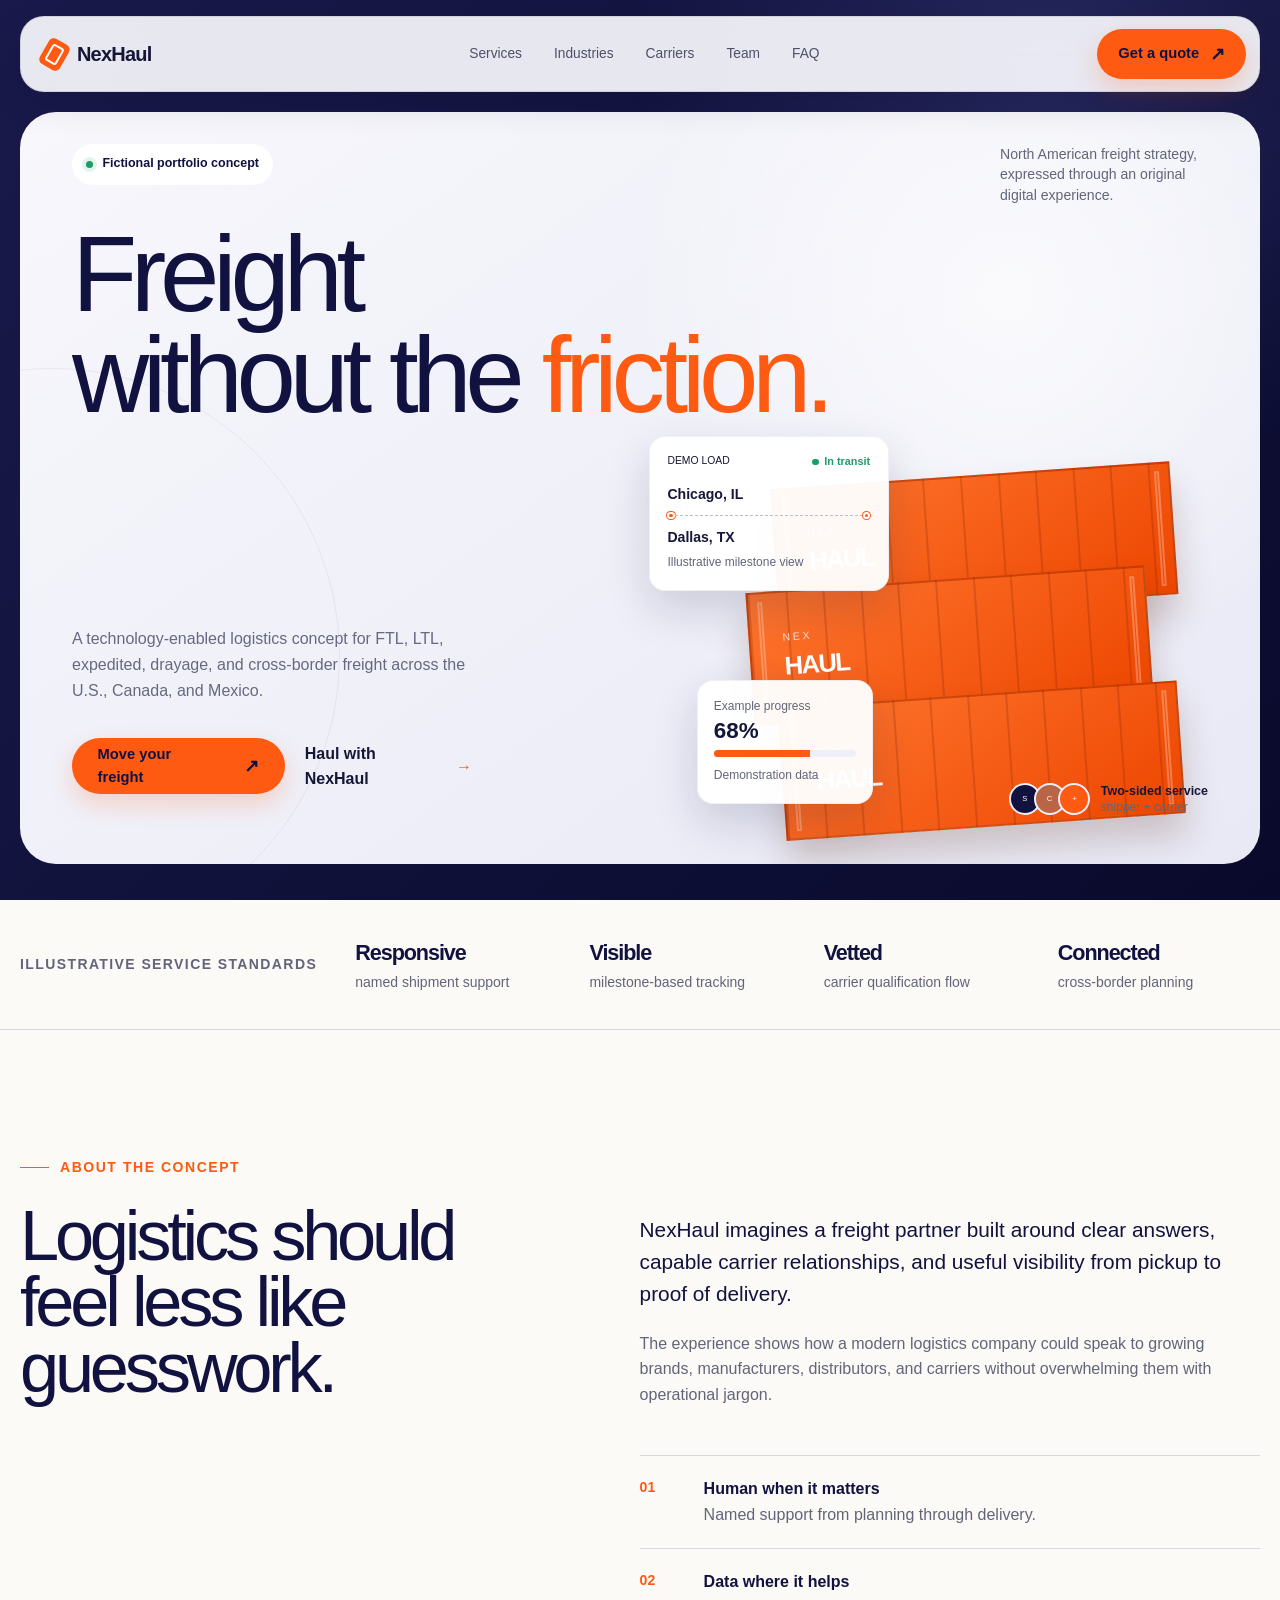
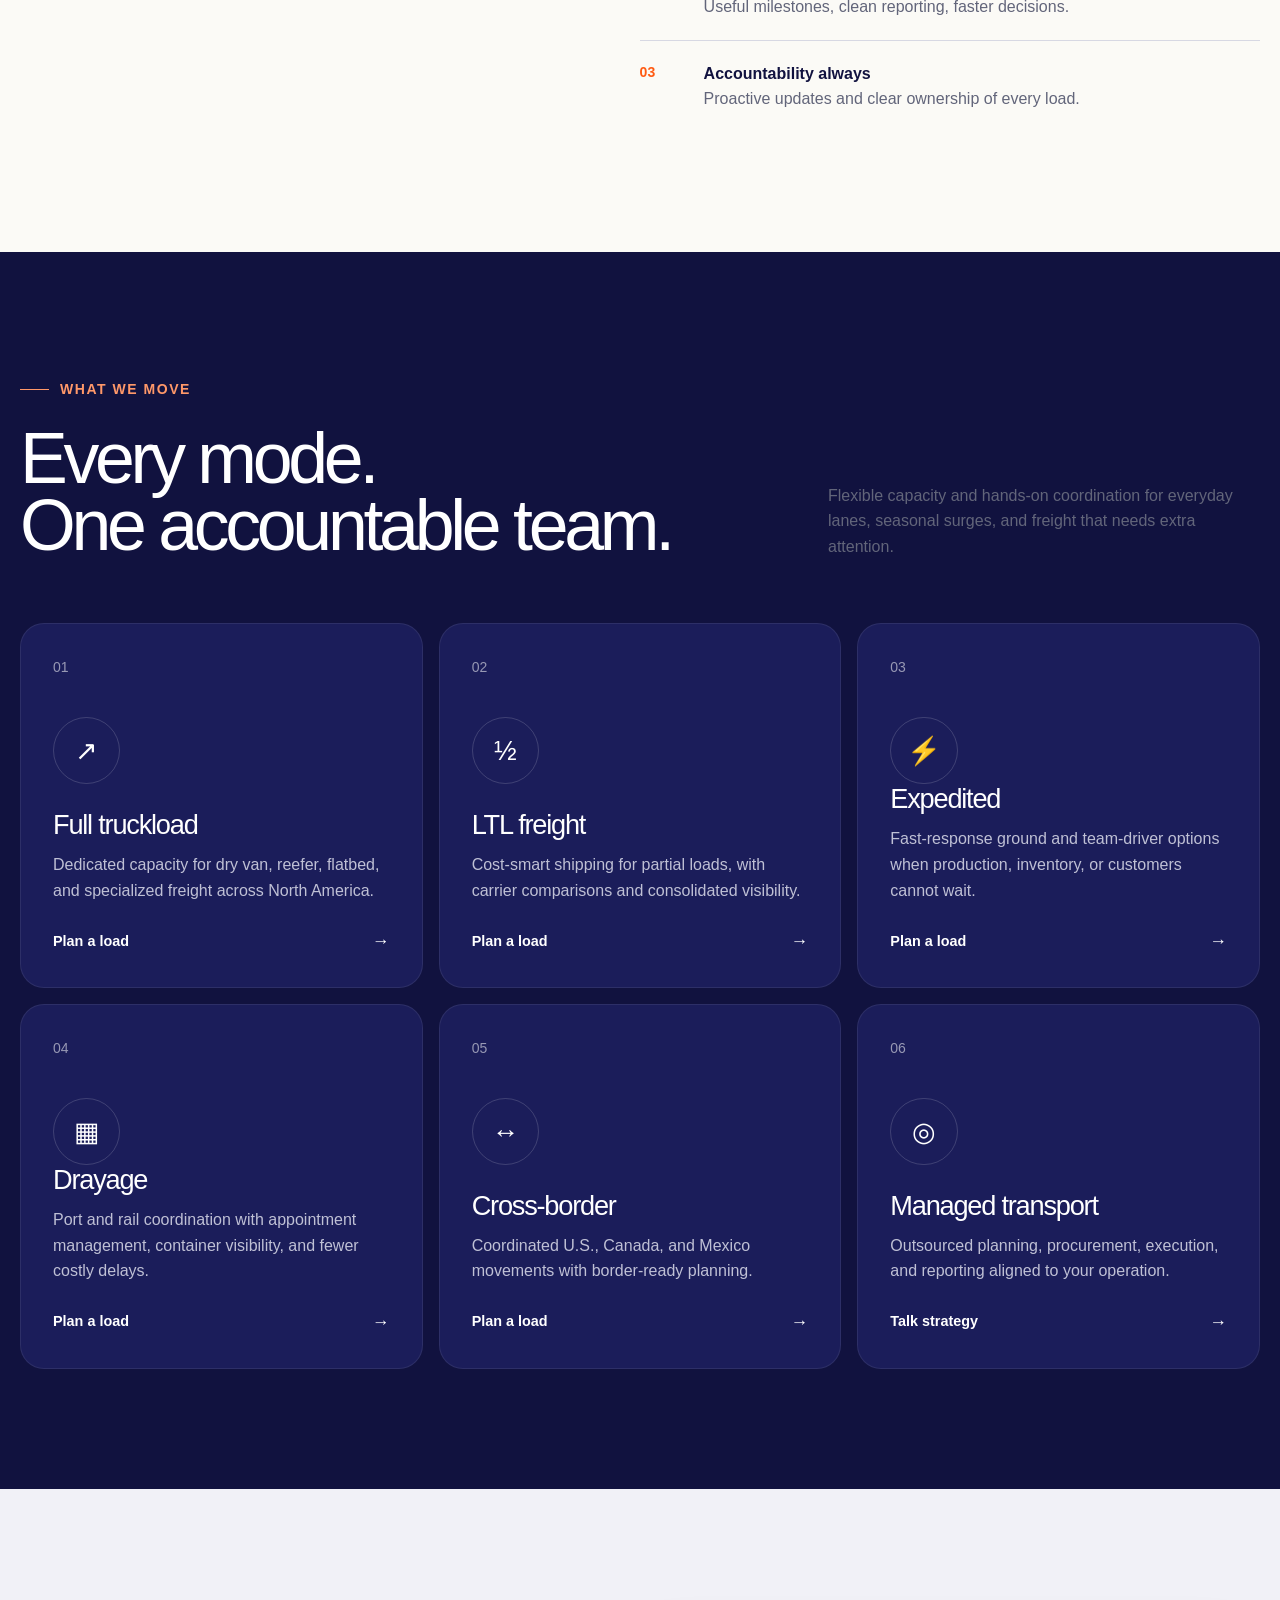
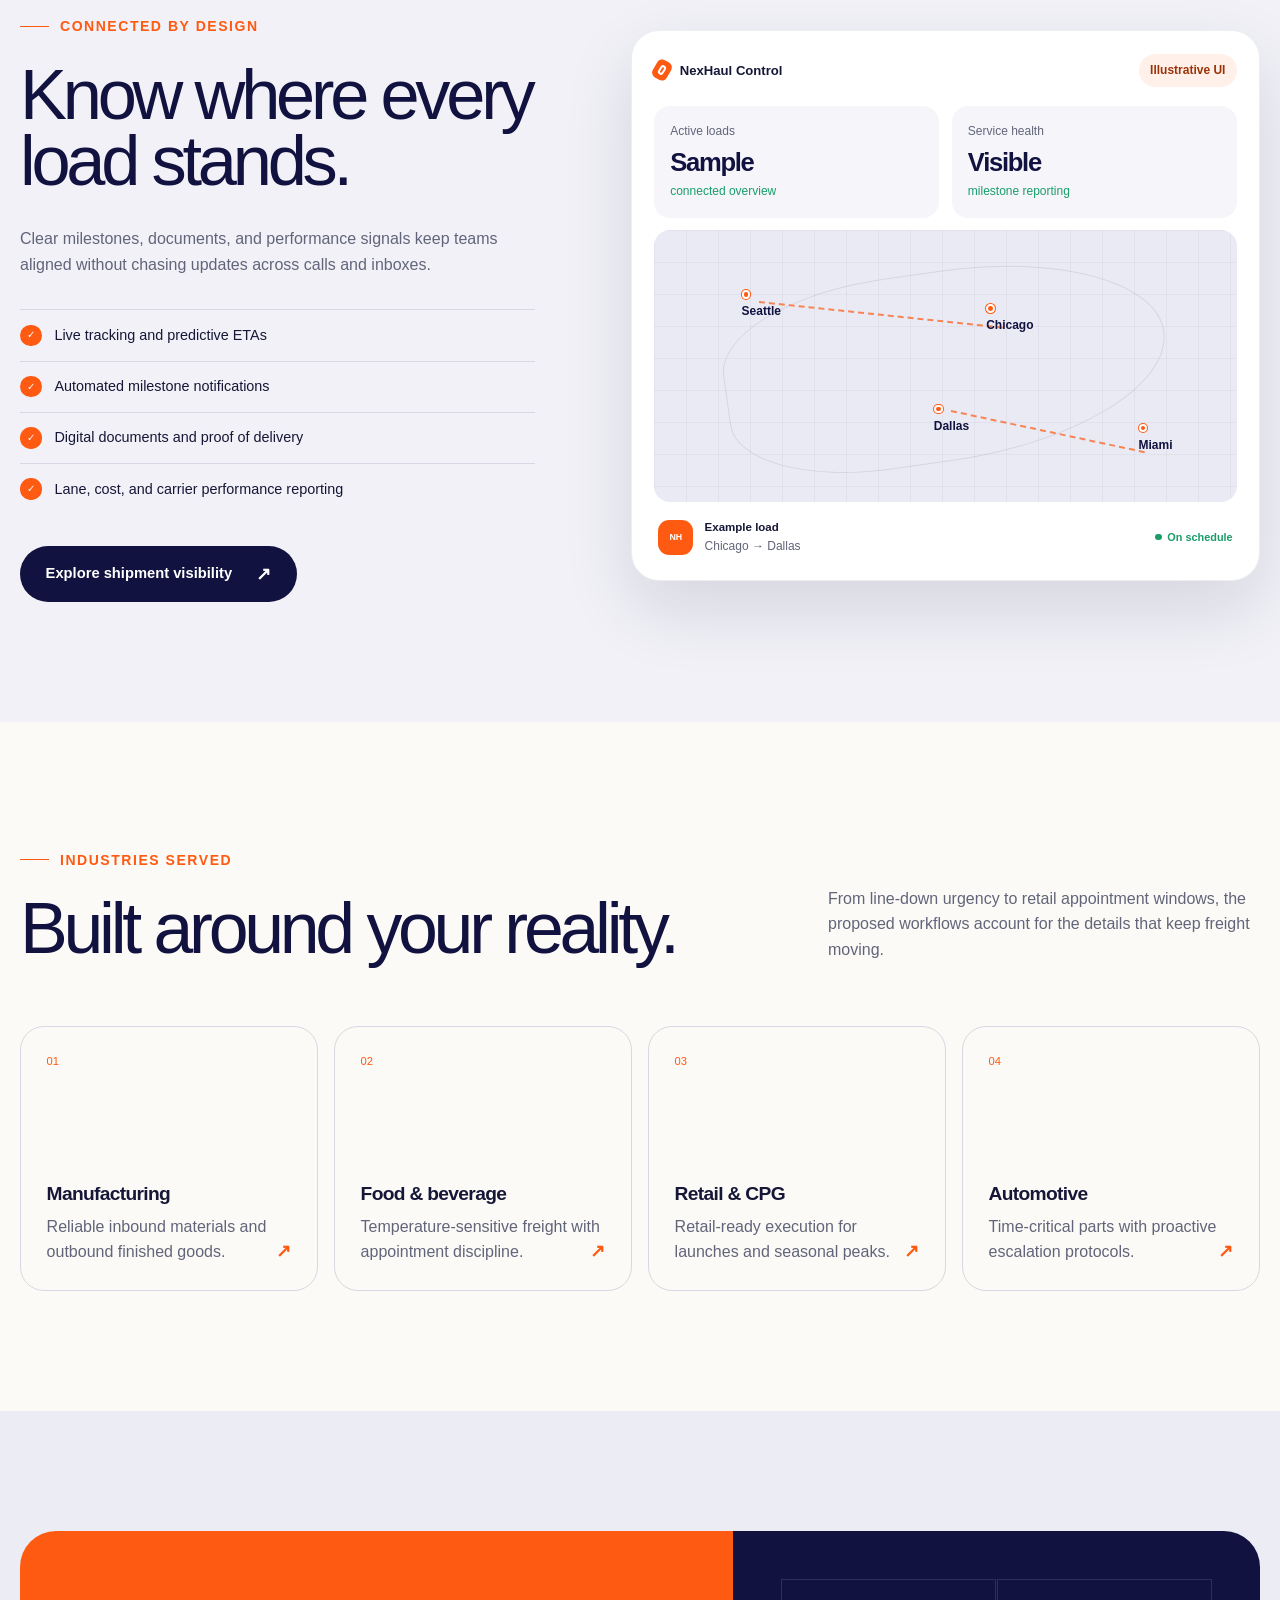
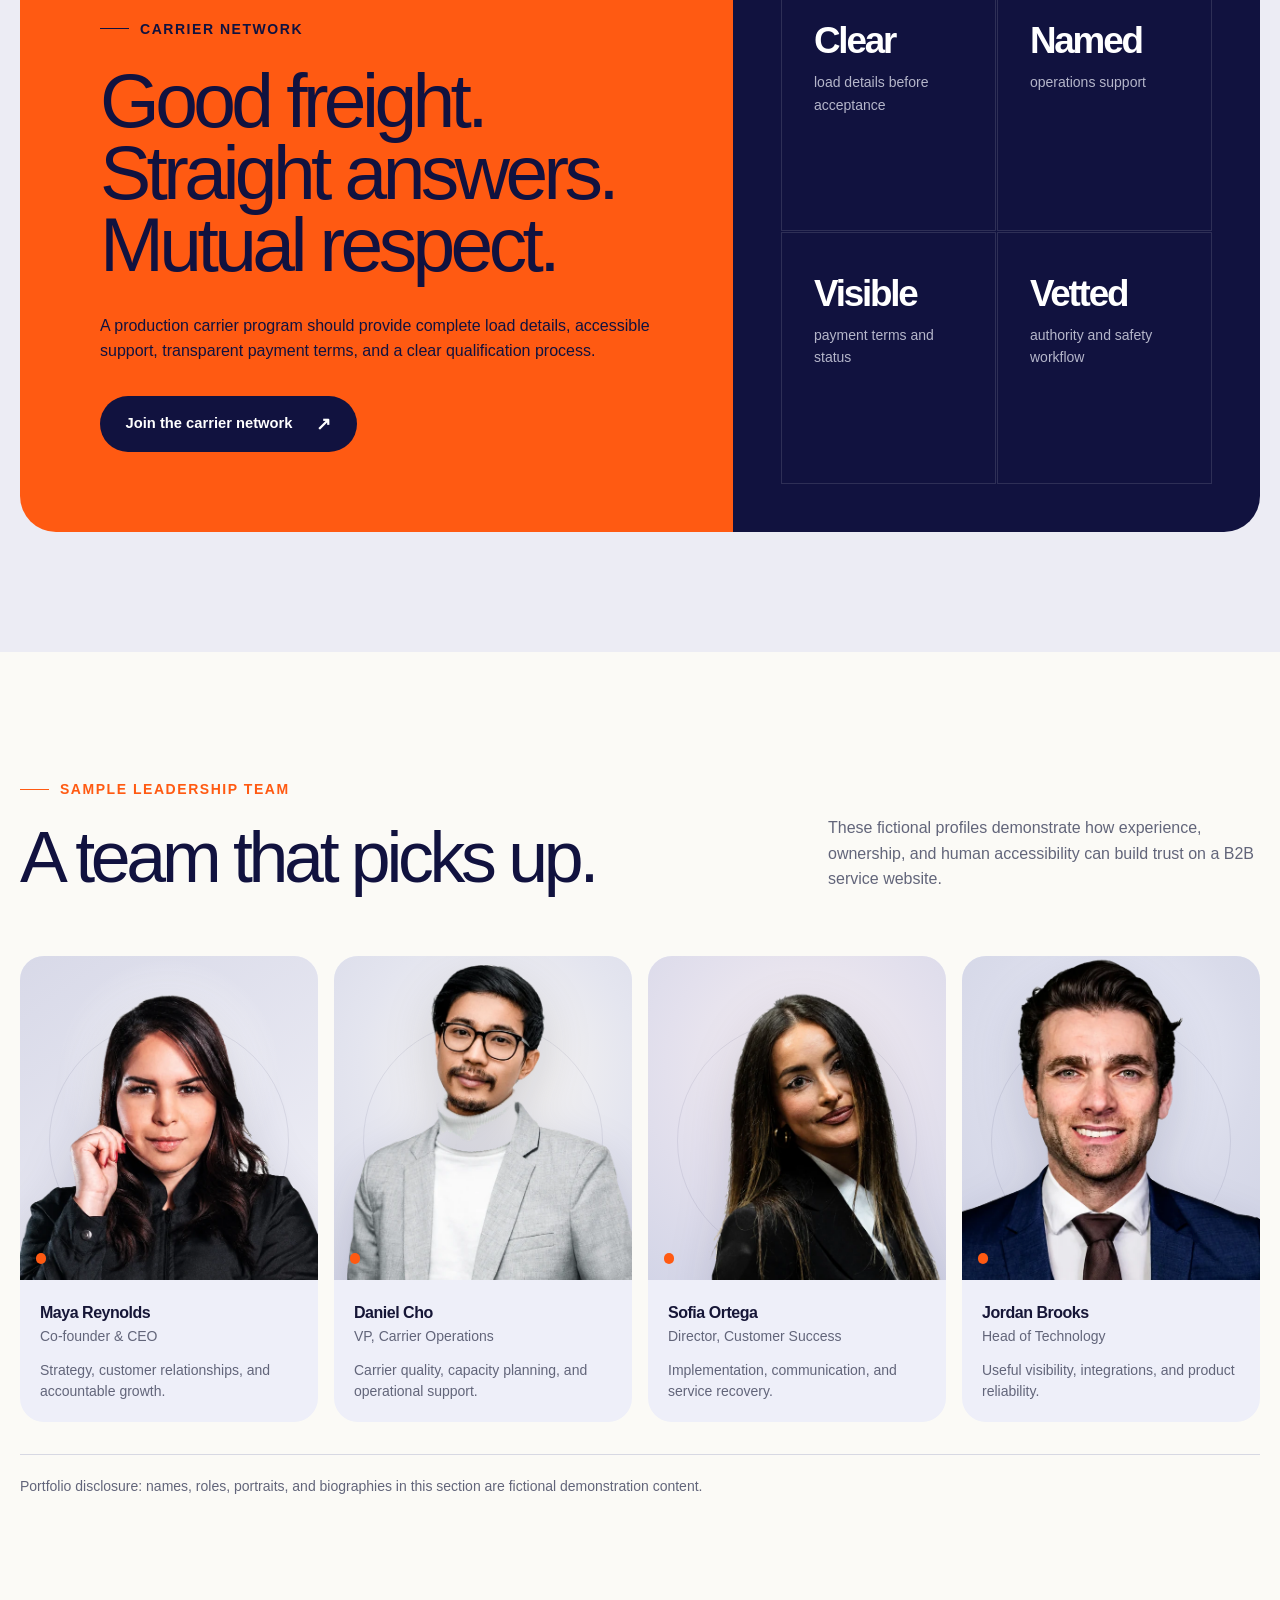
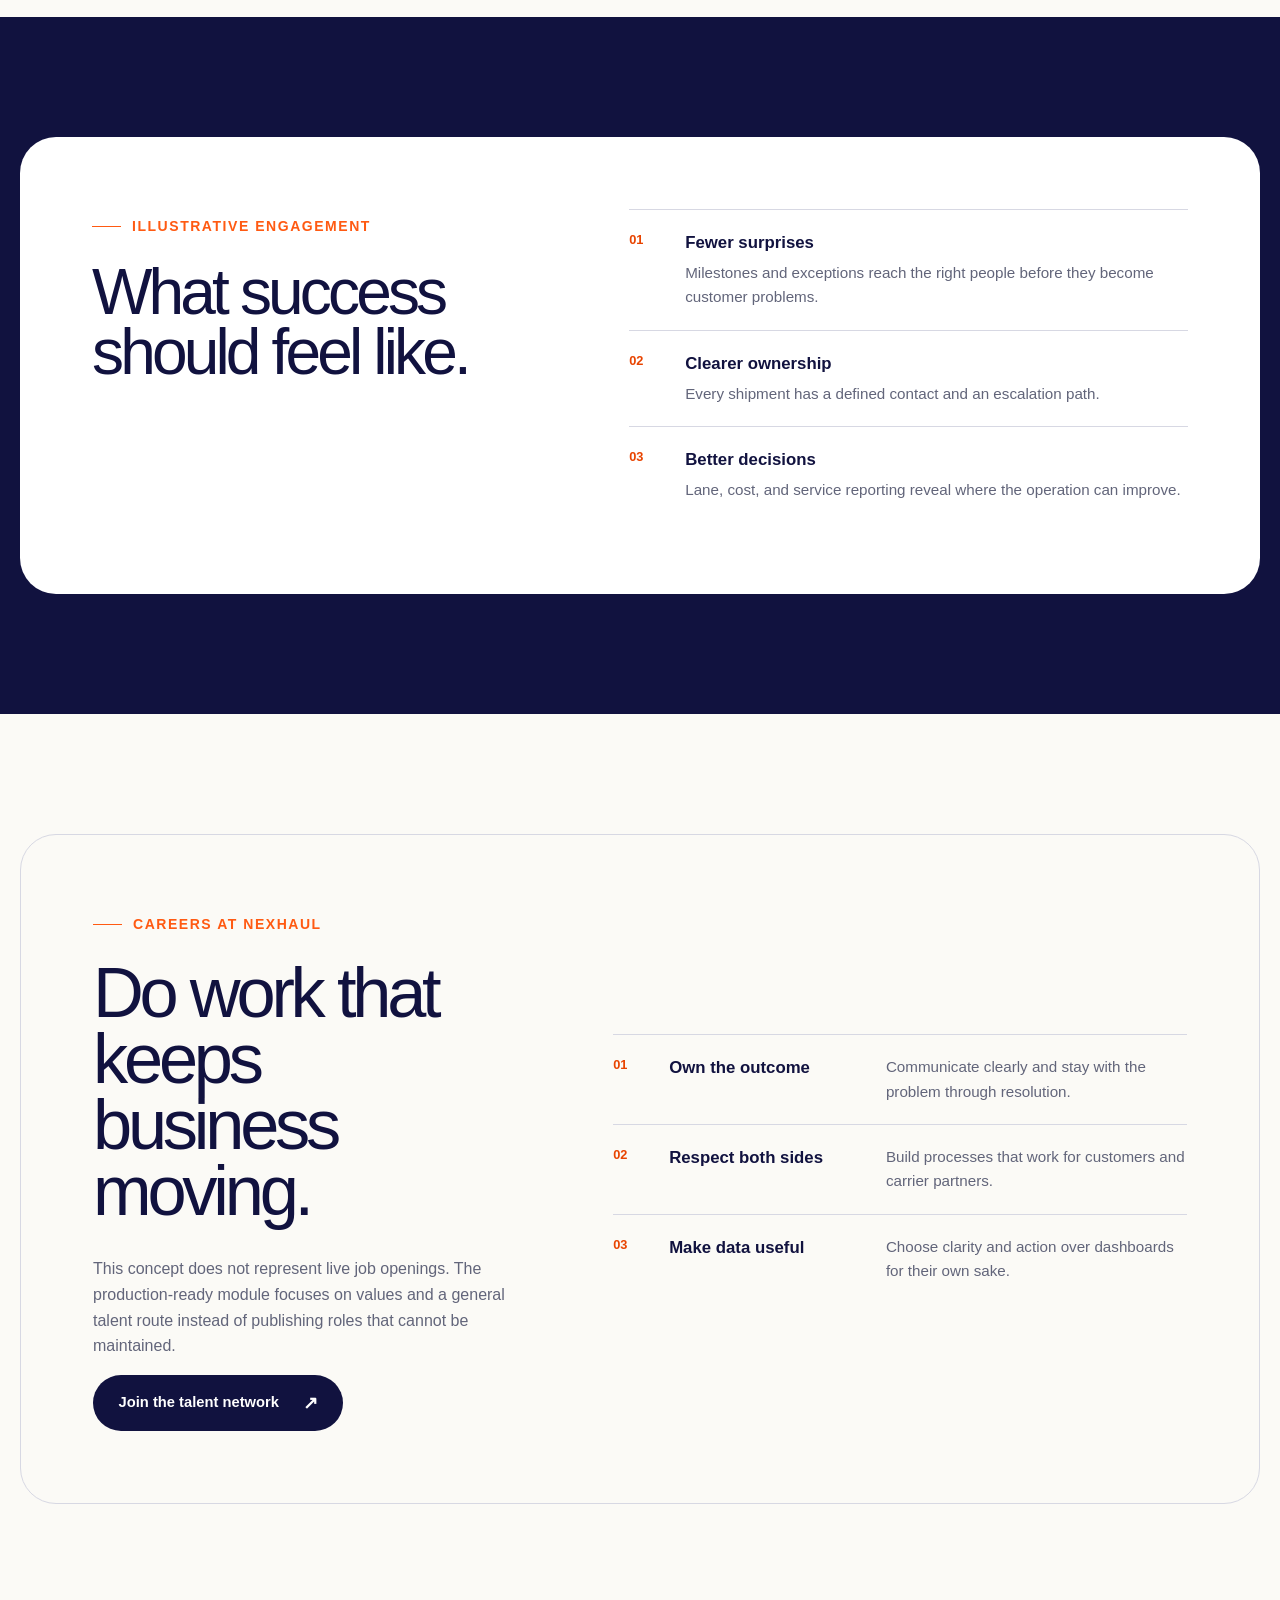
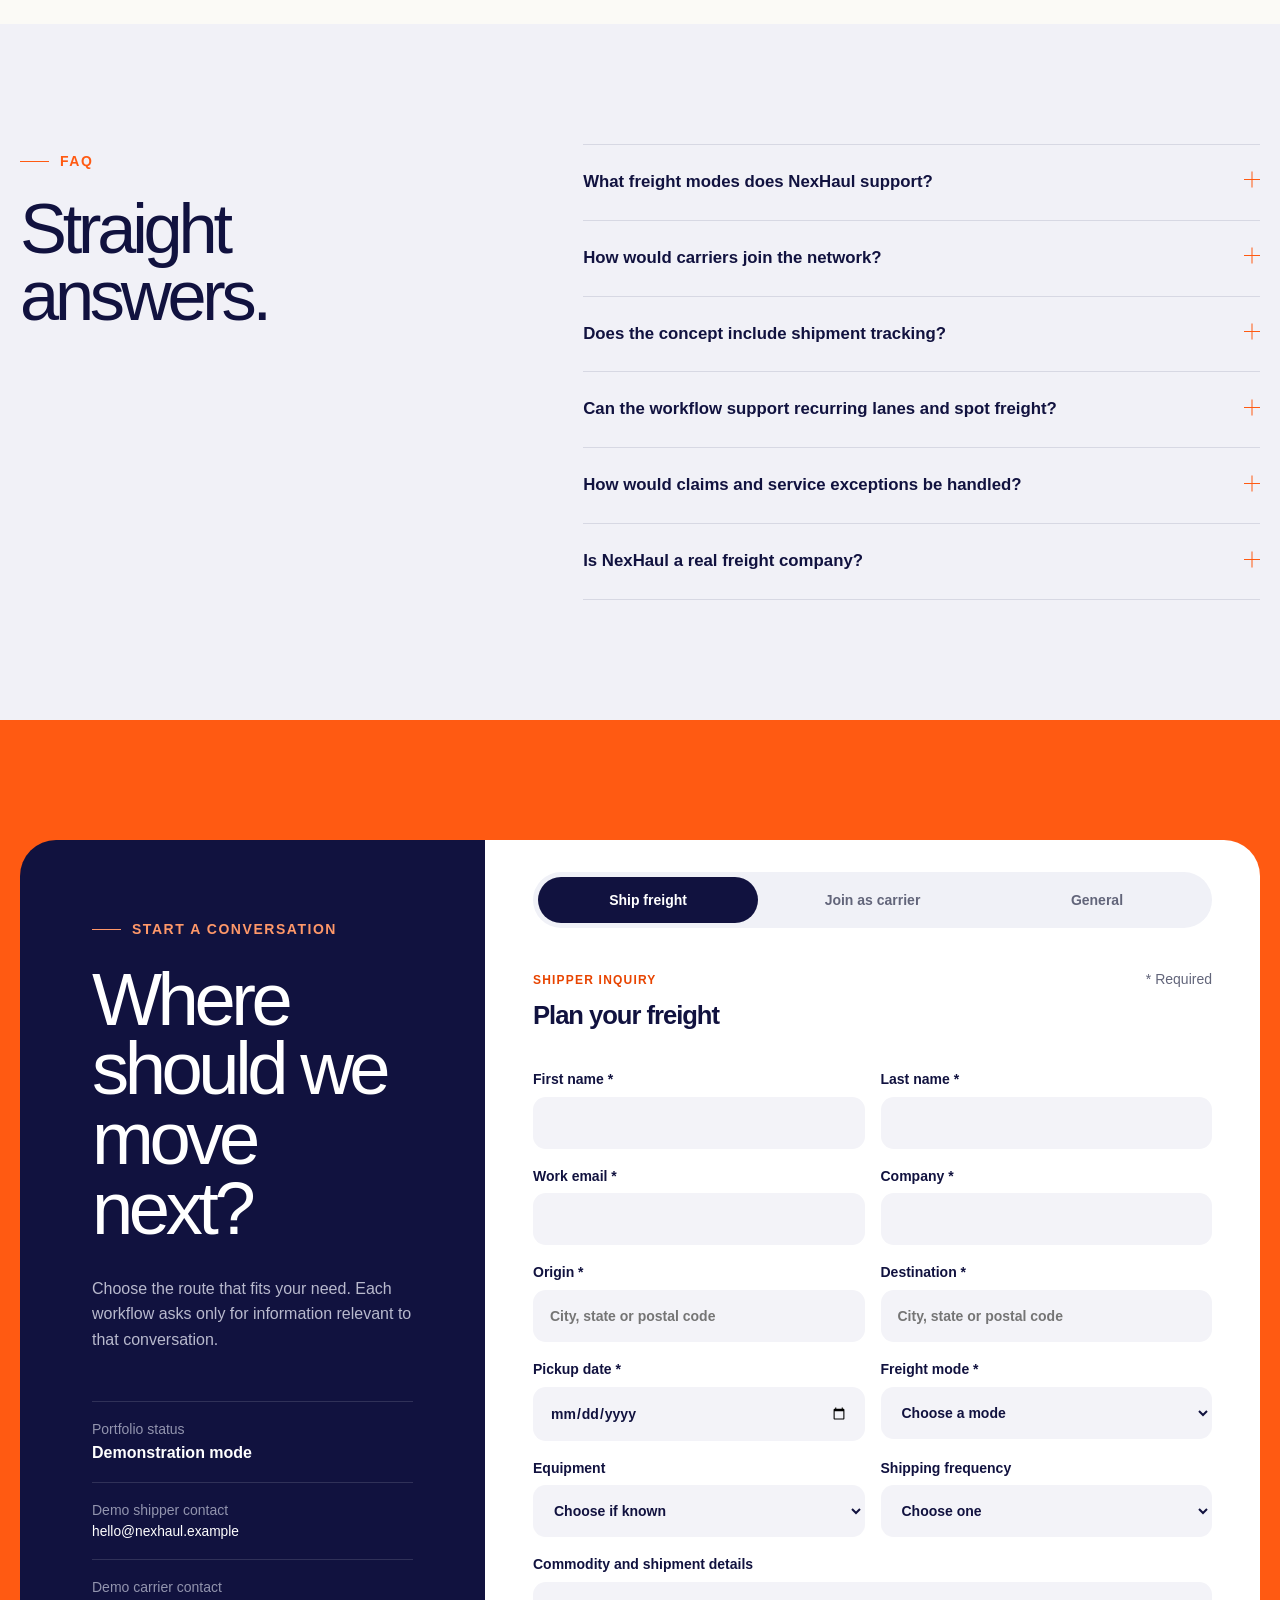
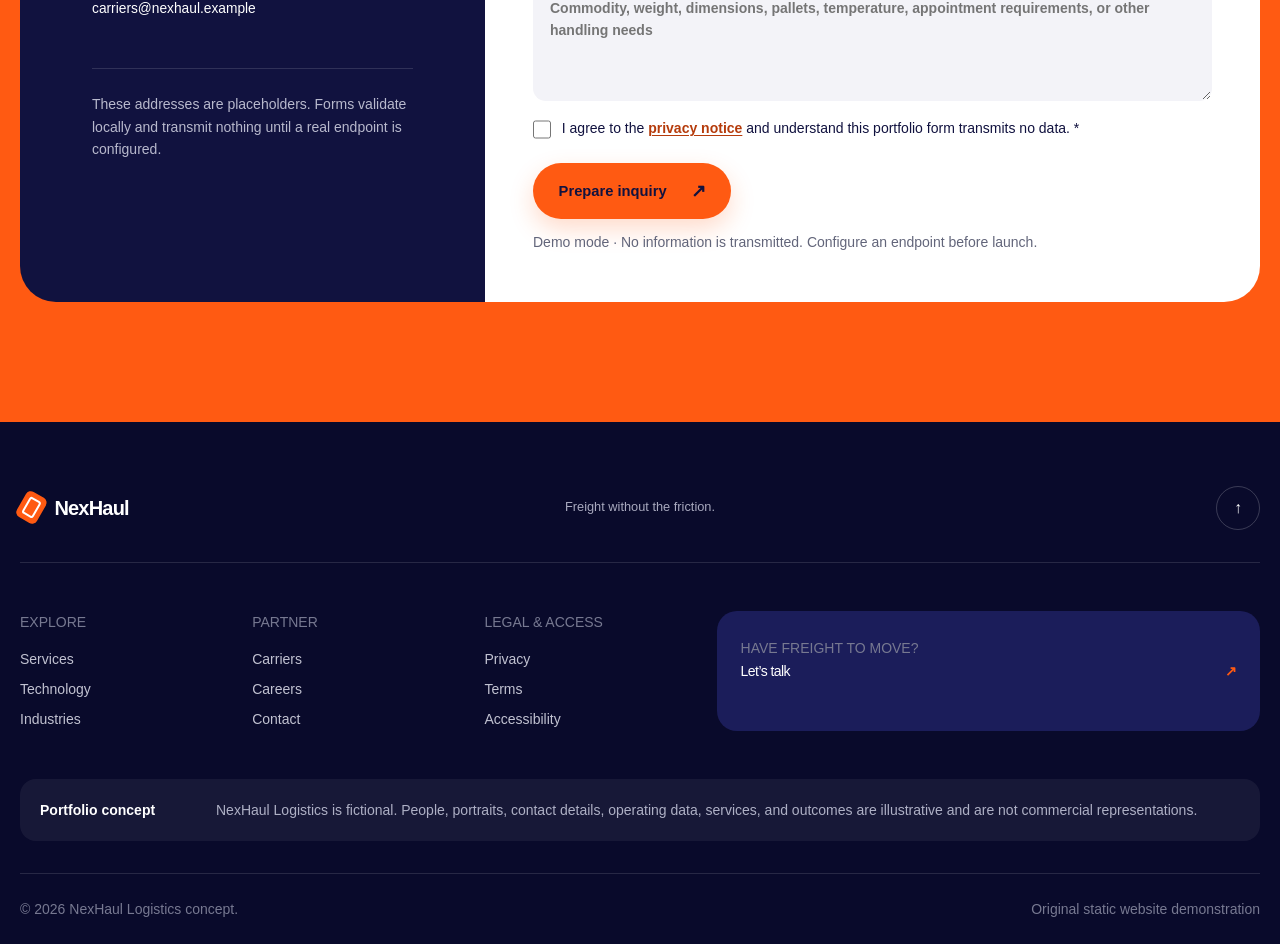
==== index.html @ 54d99bce "Add files via upload" ====
<!doctype html>
<html lang="en" class="no-js">
  <head>
    <meta charset="UTF-8" />
    <meta name="viewport" content="width=device-width, initial-scale=1.0" />

    <title>NexHaul Logistics | Freight Without the Friction</title>
    <meta name="description" content="Explore NexHaul Logistics, a fictional portfolio concept for full truckload, LTL, expedited, drayage, cross-border, and managed transportation services." />
    <meta name="author" content="NexHaul Logistics portfolio concept" />
    <meta name="robots" content="index, follow" />
    <meta name="theme-color" content="#11123f" />
    <meta name="color-scheme" content="light" />

    <meta property="og:title" content="NexHaul Logistics | Freight Without the Friction" />
    <meta property="og:description" content="A polished fictional logistics website concept built for modern shippers and dependable carriers." />
    <meta property="og:type" content="website" />
    <meta property="og:locale" content="en_US" />
    <meta property="og:site_name" content="NexHaul Logistics" />
    <meta property="og:image" content="./assets/og.png" />
    <meta property="og:image:width" content="1200" />
    <meta property="og:image:height" content="630" />
    <meta property="og:image:alt" content="NexHaul Logistics — Freight without the friction" />
    <meta name="twitter:card" content="summary_large_image" />
    <meta name="twitter:title" content="NexHaul Logistics | Freight Without the Friction" />
    <meta name="twitter:description" content="A polished fictional logistics website concept built for modern shippers and dependable carriers." />
    <meta name="twitter:image" content="./assets/og.png" />

    <link rel="icon" type="image/png" href="./assets/favicon.png" />
    <link rel="stylesheet" href="./styles.css" />
    <script>document.documentElement.classList.replace("no-js", "js");</script>

    <script type="application/ld+json">
      {
        "@context": "https://schema.org",
        "@type": "WebSite",
        "name": "NexHaul Logistics",
        "description": "A fictional logistics website concept created for portfolio demonstration.",
        "inLanguage": "en-US"
      }
    </script>
    <script type="application/ld+json">
      {
        "@context": "https://schema.org",
        "@type": "FAQPage",
        "mainEntity": [
          {"@type":"Question","name":"What freight modes does NexHaul support?","acceptedAnswer":{"@type":"Answer","text":"The NexHaul concept presents full truckload, less-than-truckload, expedited, drayage, cross-border, and managed transportation solutions."}},
          {"@type":"Question","name":"How would carriers join the NexHaul network?","acceptedAnswer":{"@type":"Answer","text":"A production carrier workflow would collect company, authority, equipment, lane, insurance, safety, and payment details for review."}},
          {"@type":"Question","name":"Does the concept include shipment tracking?","acceptedAnswer":{"@type":"Answer","text":"The interface demonstrates milestone updates and shipment visibility. A production implementation would connect these views to real transportation data."}},
          {"@type":"Question","name":"Can the workflow support recurring lanes and spot freight?","acceptedAnswer":{"@type":"Answer","text":"The proposed service model supports both recurring lane programs and one-time spot movements."}},
          {"@type":"Question","name":"How would claims and service exceptions be handled?","acceptedAnswer":{"@type":"Answer","text":"A production operation should publish a documented escalation and claims process with named support, required documentation, and response expectations."}},
          {"@type":"Question","name":"Is NexHaul a real freight company?","acceptedAnswer":{"@type":"Answer","text":"No. NexHaul Logistics is a fictional portfolio concept. Its people, operating data, contact details, and business claims are illustrative."}}
        ]
      }
    </script>
  </head>
  <body>
    <a class="skip-link" href="#main-content">Skip to main content</a>
    <div class="menu-overlay" data-menu-overlay hidden></div>

    <header class="site-header" data-header>
      <div class="nav-shell container">
        <a class="brand" href="#home" aria-label="NexHaul Logistics home"><span class="brand-mark" aria-hidden="true"><span></span></span><span>NexHaul</span></a>
        <button class="menu-toggle" type="button" aria-label="Open navigation" aria-controls="primary-navigation" aria-expanded="false" data-menu-toggle><span></span><span></span><span></span></button>
        <nav class="primary-nav" id="primary-navigation" aria-label="Primary navigation" data-nav>
          <a href="#services">Services</a><a href="#industries">Industries</a><a href="#carriers">Carriers</a><a href="#team">Team</a><a href="#faq">FAQ</a>
          <a class="mobile-nav-cta" href="#quote" data-form-tab-link="shipper">Ship freight</a><a class="mobile-nav-cta" href="#quote" data-form-tab-link="carrier">Join as a carrier</a>
        </nav>
        <a class="button button--small button--orange nav-cta" href="#quote" data-form-tab-link="shipper">Get a quote <span>↗</span></a>
      </div>
    </header>

    <main id="main-content">
      <section class="hero" id="home">
        <div class="hero-shell container">
          <div class="hero-topline"><span class="tag"><span class="tag-dot"></span> Fictional portfolio concept</span><p>North American freight strategy, expressed through an original digital experience.</p></div>
          <div class="hero-heading"><h1>Freight<br />without the <em>friction.</em></h1></div>
          <div class="hero-copy">
            <p>A technology-enabled logistics concept for FTL, LTL, expedited, drayage, and cross-border freight across the U.S., Canada, and Mexico.</p>
            <div class="hero-actions"><a class="button button--orange" href="#quote" data-form-tab-link="shipper">Move your freight <span>↗</span></a><a class="text-link" href="#carriers">Haul with NexHaul <span>→</span></a></div>
          </div>
          <div class="hero-visual" aria-hidden="true">
            <div class="route-card float-card"><div class="route-card__top"><span>DEMO LOAD</span><span class="status"><i></i> In transit</span></div><strong>Chicago, IL</strong><div class="route-line"><i></i><span></span><i></i></div><strong>Dallas, TX</strong><small>Illustrative milestone view</small></div>
            <div class="container-stack"><div class="cargo cargo--back"><span>NEX</span><b>HAUL</b></div><div class="cargo cargo--middle"><span>NEX</span><b>HAUL</b></div><div class="cargo cargo--front"><span>NEX</span><b>HAUL</b></div></div>
            <div class="load-card float-card"><span class="mini-label">Example progress</span><strong>68%</strong><span class="progress"><i></i></span><small>Demonstration data</small></div>
            <div class="customer-chip"><span class="chip-avatars"><i>S</i><i>C</i><i>+</i></span><span><strong>Two-sided service</strong><small>shipper + carrier</small></span></div>
          </div>
        </div>
      </section>

      <section class="trust-strip" aria-label="Illustrative service principles"><div class="container trust-grid"><p>Illustrative service standards</p><div><strong>Responsive</strong><span>named shipment support</span></div><div><strong>Visible</strong><span>milestone-based tracking</span></div><div><strong>Vetted</strong><span>carrier qualification flow</span></div><div><strong>Connected</strong><span>cross-border planning</span></div></div></section>

      <section class="section about" id="about"><div class="container split-grid"><div class="section-intro reveal"><span class="eyebrow">About the concept</span><h2>Logistics should feel less like guesswork.</h2></div><div class="about-copy reveal"><p class="lead">NexHaul imagines a freight partner built around clear answers, capable carrier relationships, and useful visibility from pickup to proof of delivery.</p><p>The experience shows how a modern logistics company could speak to growing brands, manufacturers, distributors, and carriers without overwhelming them with operational jargon.</p><div class="feature-list"><div><span>01</span><p><strong>Human when it matters</strong>Named support from planning through delivery.</p></div><div><span>02</span><p><strong>Data where it helps</strong>Useful milestones, clean reporting, faster decisions.</p></div><div><span>03</span><p><strong>Accountability always</strong>Proactive updates and clear ownership of every load.</p></div></div></div></div></section>

      <section class="section services" id="services"><div class="container">
        <div class="section-heading section-heading--light reveal"><div><span class="eyebrow eyebrow--light">What we move</span><h2>Every mode.<br />One accountable team.</h2></div><p>Flexible capacity and hands-on coordination for everyday lanes, seasonal surges, and freight that needs extra attention.</p></div>
        <div class="services-grid">
          <a class="service-card reveal" href="#quote" data-form-tab-link="shipper" data-set-service="ftl" aria-label="Plan a full truckload shipment"><span class="service-no">01</span><span class="service-symbol" aria-hidden="true">↗</span><h3>Full truckload</h3><p>Dedicated capacity for dry van, reefer, flatbed, and specialized freight across North America.</p><span class="card-link">Plan a load <b>→</b></span></a>
          <a class="service-card reveal" href="#quote" data-form-tab-link="shipper" data-set-service="ltl" aria-label="Plan an LTL shipment"><span class="service-no">02</span><span class="service-symbol" aria-hidden="true">½</span><h3>LTL freight</h3><p>Cost-smart shipping for partial loads, with carrier comparisons and consolidated visibility.</p><span class="card-link">Plan a load <b>→</b></span></a>
          <a class="service-card reveal" href="#quote" data-form-tab-link="shipper" data-set-service="expedited" aria-label="Plan an expedited shipment"><span class="service-no">03</span><span class="service-symbol" aria-hidden="true">⚡</span><h3>Expedited</h3><p>Fast-response ground and team-driver options when production, inventory, or customers cannot wait.</p><span class="card-link">Plan a load <b>→</b></span></a>
          <a class="service-card reveal" href="#quote" data-form-tab-link="shipper" data-set-service="drayage" aria-label="Plan a drayage shipment"><span class="service-no">04</span><span class="service-symbol" aria-hidden="true">▦</span><h3>Drayage</h3><p>Port and rail coordination with appointment management, container visibility, and fewer costly delays.</p><span class="card-link">Plan a load <b>→</b></span></a>
          <a class="service-card reveal" href="#quote" data-form-tab-link="shipper" data-set-service="cross-border" aria-label="Plan a cross-border shipment"><span class="service-no">05</span><span class="service-symbol" aria-hidden="true">↔</span><h3>Cross-border</h3><p>Coordinated U.S., Canada, and Mexico movements with border-ready planning.</p><span class="card-link">Plan a load <b>→</b></span></a>
          <a class="service-card reveal" href="#quote" data-form-tab-link="shipper" data-set-service="managed" aria-label="Discuss managed transportation"><span class="service-no">06</span><span class="service-symbol" aria-hidden="true">◎</span><h3>Managed transport</h3><p>Outsourced planning, procurement, execution, and reporting aligned to your operation.</p><span class="card-link">Talk strategy <b>→</b></span></a>
        </div>
      </div></section>

      <section class="section tech" id="technology"><div class="container tech-shell"><div class="tech-copy reveal"><span class="eyebrow">Connected by design</span><h2>Know where every load stands.</h2><p>Clear milestones, documents, and performance signals keep teams aligned without chasing updates across calls and inboxes.</p><ul class="check-list"><li><span>✓</span>Live tracking and predictive ETAs</li><li><span>✓</span>Automated milestone notifications</li><li><span>✓</span>Digital documents and proof of delivery</li><li><span>✓</span>Lane, cost, and carrier performance reporting</li></ul><a class="button button--dark" href="#quote" data-form-tab-link="shipper">Explore shipment visibility <span>↗</span></a></div><div class="dashboard reveal" role="img" aria-label="Illustrative NexHaul shipment analytics dashboard with sample data"><div class="dashboard-bar"><div><span class="brand-mark brand-mark--mini"><span></span></span><strong>NexHaul Control</strong></div><span class="dashboard-demo">Illustrative UI</span></div><div class="metrics"><div><small>Active loads</small><strong>Sample</strong><span>connected overview</span></div><div><small>Service health</small><strong>Visible</strong><span>milestone reporting</span></div></div><div class="map-panel" aria-hidden="true"><div class="map-grid"></div><span class="map-city map-city--sea"><i></i>Seattle</span><span class="map-city map-city--chi"><i></i>Chicago</span><span class="map-city map-city--dal"><i></i>Dallas</span><span class="map-city map-city--mia"><i></i>Miami</span><span class="map-route map-route--one"></span><span class="map-route map-route--two"></span></div><div class="shipment-row"><span class="shipment-icon">NH</span><span><strong>Example load</strong><small>Chicago → Dallas</small></span><span class="status"><i></i> On schedule</span></div></div></div></section>

      <section class="section industries" id="industries"><div class="container"><div class="section-heading reveal"><div><span class="eyebrow">Industries served</span><h2>Built around your reality.</h2></div><p>From line-down urgency to retail appointment windows, the proposed workflows account for the details that keep freight moving.</p></div><div class="industry-grid"><a class="industry-card reveal" href="#quote" data-form-tab-link="shipper" data-set-industry="manufacturing"><span>01</span><h3>Manufacturing</h3><p>Reliable inbound materials and outbound finished goods.</p><b aria-hidden="true">↗</b></a><a class="industry-card reveal" href="#quote" data-form-tab-link="shipper" data-set-industry="food-beverage"><span>02</span><h3>Food & beverage</h3><p>Temperature-sensitive freight with appointment discipline.</p><b aria-hidden="true">↗</b></a><a class="industry-card reveal" href="#quote" data-form-tab-link="shipper" data-set-industry="retail-cpg"><span>03</span><h3>Retail & CPG</h3><p>Retail-ready execution for launches and seasonal peaks.</p><b aria-hidden="true">↗</b></a><a class="industry-card reveal" href="#quote" data-form-tab-link="shipper" data-set-industry="automotive"><span>04</span><h3>Automotive</h3><p>Time-critical parts with proactive escalation protocols.</p><b aria-hidden="true">↗</b></a></div></div></section>

      <section class="section carriers" id="carriers"><div class="container carrier-shell"><div class="carrier-main reveal"><span class="eyebrow">Carrier network</span><h2>Good freight.<br />Straight answers.<br />Mutual respect.</h2><p>A production carrier program should provide complete load details, accessible support, transparent payment terms, and a clear qualification process.</p><a class="button button--dark" href="#quote" data-form-tab-link="carrier">Join the carrier network <span>↗</span></a></div><div class="carrier-stats reveal"><div><strong>Clear</strong><span>load details before acceptance</span></div><div><strong>Named</strong><span>operations support</span></div><div><strong>Visible</strong><span>payment terms and status</span></div><div><strong>Vetted</strong><span>authority and safety workflow</span></div></div></div></section>

      <section class="section team" id="team"><div class="container"><div class="section-heading reveal"><div><span class="eyebrow">Sample leadership team</span><h2>A team that picks up.</h2></div><p>These fictional profiles demonstrate how experience, ownership, and human accessibility can build trust on a B2B service website.</p></div><div class="team-grid"><article class="team-card reveal"><div class="portrait portrait--one"><img src="./assets/maya-reynolds.webp" alt="" width="640" height="962" loading="lazy" decoding="async" /></div><div><h3>Maya Reynolds</h3><p>Co-founder & CEO</p><small>Strategy, customer relationships, and accountable growth.</small></div></article><article class="team-card reveal"><div class="portrait portrait--two"><img src="./assets/daniel-cho.webp" alt="" width="640" height="960" loading="lazy" decoding="async" /></div><div><h3>Daniel Cho</h3><p>VP, Carrier Operations</p><small>Carrier quality, capacity planning, and operational support.</small></div></article><article class="team-card reveal"><div class="portrait portrait--three"><img src="./assets/sofia-ortega.webp" alt="" width="640" height="960" loading="lazy" decoding="async" /></div><div><h3>Sofia Ortega</h3><p>Director, Customer Success</p><small>Implementation, communication, and service recovery.</small></div></article><article class="team-card reveal"><div class="portrait portrait--four"><img src="./assets/jordan-brooks.webp" alt="" width="640" height="962" loading="lazy" decoding="async" /></div><div><h3>Jordan Brooks</h3><p>Head of Technology</p><small>Useful visibility, integrations, and product reliability.</small></div></article></div><p class="concept-disclosure reveal">Portfolio disclosure: names, roles, portraits, and biographies in this section are fictional demonstration content.</p></div></section>

      <section class="section proof"><div class="container"><div class="proof-card reveal"><div><span class="eyebrow">Illustrative engagement</span><h2>What success should feel like.</h2></div><div class="proof-outcomes"><div><span>01</span><p><strong>Fewer surprises</strong>Milestones and exceptions reach the right people before they become customer problems.</p></div><div><span>02</span><p><strong>Clearer ownership</strong>Every shipment has a defined contact and an escalation path.</p></div><div><span>03</span><p><strong>Better decisions</strong>Lane, cost, and service reporting reveal where the operation can improve.</p></div></div></div></div></section>

      <section class="section careers" id="careers"><div class="container careers-shell"><div class="careers-copy reveal"><span class="eyebrow">Careers at NexHaul</span><h2>Do work that keeps business moving.</h2><p>This concept does not represent live job openings. The production-ready module focuses on values and a general talent route instead of publishing roles that cannot be maintained.</p><a class="button button--dark" href="#quote" data-form-tab-link="general" data-set-topic="careers">Join the talent network <span>↗</span></a></div><div class="career-values reveal"><div><span>01</span><strong>Own the outcome</strong><p>Communicate clearly and stay with the problem through resolution.</p></div><div><span>02</span><strong>Respect both sides</strong><p>Build processes that work for customers and carrier partners.</p></div><div><span>03</span><strong>Make data useful</strong><p>Choose clarity and action over dashboards for their own sake.</p></div></div></div></section>

      <section class="section faq" id="faq"><div class="container faq-shell"><div class="section-intro reveal"><span class="eyebrow">FAQ</span><h2>Straight answers.</h2></div><div class="faq-list reveal"><details><summary>What freight modes does NexHaul support?<span></span></summary><p>The concept presents full truckload, LTL, expedited, drayage, cross-border, and managed transportation. A real operator should publish mode-specific capabilities and exclusions.</p></details><details><summary>How would carriers join the network?<span></span></summary><p>The carrier form collects authority, equipment, lane, fleet, and contact details. A production operation should then verify authority, insurance, safety, and payment information.</p></details><details><summary>Does the concept include shipment tracking?<span></span></summary><p>Yes. The interface demonstrates milestone updates and shared visibility. Production tracking would require integration with real transportation and location data.</p></details><details><summary>Can the workflow support recurring lanes and spot freight?<span></span></summary><p>Yes. The shipper inquiry supports recurring, seasonal, and one-time freight so the commercial team can qualify the request appropriately.</p></details><details><summary>How would claims and service exceptions be handled?<span></span></summary><p>A real operation should publish a documented escalation and claims process with required documents, named support, and response expectations. This concept intentionally does not invent those terms.</p></details><details><summary>Is NexHaul a real freight company?<span></span></summary><p>No. NexHaul Logistics is a fictional portfolio concept. Its people, operating data, contact details, and business claims are illustrative and should be replaced before a commercial launch.</p></details></div></div></section>

      <section class="section contact" id="quote"><div class="container contact-shell"><div class="contact-copy reveal"><span class="eyebrow eyebrow--light">Start a conversation</span><h2>Where should we move next?</h2><p>Choose the route that fits your need. Each workflow asks only for information relevant to that conversation.</p><div class="contact-lines"><div><span>Portfolio status</span><strong>Demonstration mode</strong></div><div><span>Demo shipper contact</span><a href="mailto:hello@nexhaul.example">hello@nexhaul.example</a></div><div><span>Demo carrier contact</span><a href="mailto:carriers@nexhaul.example">carriers@nexhaul.example</a></div></div><p class="contact-disclosure">These addresses are placeholders. Forms validate locally and transmit nothing until a real endpoint is configured.</p></div>
	        <div class="inquiry-card reveal">
	          <noscript><p class="noscript-note">JavaScript is required for the interactive demo validation. All three inquiry forms remain visible below, but this portfolio site does not transmit submissions.</p></noscript>
	          <div class="inquiry-tabs" role="tablist" aria-label="Choose an inquiry type"><button type="button" role="tab" id="shipper-tab" aria-controls="shipper-panel" aria-selected="true" data-form-tab="shipper">Ship freight</button><button type="button" role="tab" id="carrier-tab" aria-controls="carrier-panel" aria-selected="false" tabindex="-1" data-form-tab="carrier">Join as carrier</button><button type="button" role="tab" id="general-tab" aria-controls="general-panel" aria-selected="false" tabindex="-1" data-form-tab="general">General</button></div>
          <div class="form-panel" role="tabpanel" id="shipper-panel" aria-labelledby="shipper-tab" data-form-panel="shipper"><div class="form-head"><div><span>Shipper inquiry</span><h3>Plan your freight</h3></div><p>* Required</p></div><form class="inquiry-form" data-inquiry-form data-form-type="shipper" novalidate>
            <div class="field-grid"><label>First name *<input type="text" name="firstName" autocomplete="given-name" required /></label><label>Last name *<input type="text" name="lastName" autocomplete="family-name" required /></label></div>
            <div class="field-grid"><label>Work email *<input type="email" name="email" autocomplete="email" required /></label><label>Company *<input type="text" name="company" autocomplete="organization" required /></label></div>
            <div class="field-grid"><label>Origin *<input type="text" name="origin" autocomplete="address-level2" placeholder="City, state or postal code" required /></label><label>Destination *<input type="text" name="destination" autocomplete="address-level2" placeholder="City, state or postal code" required /></label></div>
            <div class="field-grid"><label>Pickup date *<input type="date" name="pickupDate" required data-future-date /></label><label>Freight mode *<select name="service" required data-service-select><option value="">Choose a mode</option><option value="ftl">Full truckload</option><option value="ltl">LTL freight</option><option value="expedited">Expedited</option><option value="drayage">Drayage</option><option value="cross-border">Cross-border</option><option value="managed">Managed transportation</option></select></label></div>
            <div class="field-grid"><label>Equipment<select name="equipment"><option value="">Choose if known</option><option>Dry van</option><option>Reefer</option><option>Flatbed</option><option>Container / chassis</option><option>Specialized</option></select></label><label>Shipping frequency<select name="frequency"><option value="">Choose one</option><option>One-time / spot</option><option>Weekly</option><option>Monthly</option><option>Seasonal / surge</option><option>Recurring lane program</option></select></label></div>
            <input type="hidden" name="industry" value="" data-industry-input /><label>Commodity and shipment details<textarea name="message" rows="4" placeholder="Commodity, weight, dimensions, pallets, temperature, appointment requirements, or other handling needs"></textarea></label>
            <label class="consent-field"><input type="checkbox" name="consent" required /><span>I agree to the <a href="./privacy.html">privacy notice</a> and understand this portfolio form transmits no data. *</span></label>
            <button class="button button--orange" type="submit">Prepare inquiry <span>↗</span></button><p class="form-note">Demo mode · No information is transmitted. Configure an endpoint before launch.</p><div class="form-success" role="status" aria-live="polite" hidden><strong>Inquiry validated.</strong><span>This demo is working locally; connect a real endpoint to receive submissions.</span></div>
          </form></div>
          <div class="form-panel" role="tabpanel" id="carrier-panel" aria-labelledby="carrier-tab" data-form-panel="carrier" hidden><div class="form-head"><div><span>Carrier onboarding</span><h3>Tell us how you haul</h3></div><p>* Required</p></div><form class="inquiry-form" data-inquiry-form data-form-type="carrier" novalidate>
            <div class="field-grid"><label>First name *<input type="text" name="firstName" autocomplete="given-name" required /></label><label>Last name *<input type="text" name="lastName" autocomplete="family-name" required /></label></div><div class="field-grid"><label>Work email *<input type="email" name="email" autocomplete="email" required /></label><label>Legal company name *<input type="text" name="company" autocomplete="organization" required /></label></div>
            <div class="field-grid"><label>MC or DOT number *<input type="text" name="authorityNumber" inputmode="numeric" placeholder="Enter active authority" required /></label><label>Fleet size<select name="fleetSize"><option value="">Choose one</option><option>Owner-operator</option><option>2–10 power units</option><option>11–50 power units</option><option>51+ power units</option></select></label></div><div class="field-grid"><label>Primary equipment *<select name="equipment" required><option value="">Choose equipment</option><option>Dry van</option><option>Reefer</option><option>Flatbed</option><option>Drayage</option><option>Specialized</option></select></label><label>Preferred lanes *<input type="text" name="preferredLanes" placeholder="Regions, states, or cross-border lanes" required /></label></div>
            <label>Additional details<textarea name="message" rows="4" placeholder="Certifications, team capacity, dispatch coverage, payment questions, or anything else we should know"></textarea></label><label class="consent-field"><input type="checkbox" name="consent" required /><span>I agree to the <a href="./privacy.html">privacy notice</a> and understand this portfolio form transmits no data. *</span></label>
            <button class="button button--orange" type="submit">Prepare carrier profile <span>↗</span></button><p class="form-note">Demo mode · Authority, insurance, and safety data are not verified or transmitted.</p><div class="form-success" role="status" aria-live="polite" hidden><strong>Profile validated.</strong><span>This demo is working locally; connect a secure onboarding endpoint before launch.</span></div>
          </form></div>
          <div class="form-panel" role="tabpanel" id="general-panel" aria-labelledby="general-tab" data-form-panel="general" hidden><div class="form-head"><div><span>General inquiry</span><h3>Reach the right team</h3></div><p>* Required</p></div><form class="inquiry-form" data-inquiry-form data-form-type="general" novalidate>
            <div class="field-grid"><label>Name *<input type="text" name="name" autocomplete="name" required /></label><label>Email *<input type="email" name="email" autocomplete="email" required /></label></div><label>Topic *<select name="topic" required data-topic-select><option value="">Choose a topic</option><option value="careers">Careers</option><option value="partnership">Partnership</option><option value="media">Media inquiry</option><option value="other">Other</option></select></label><label>Message *<textarea name="message" rows="5" placeholder="How can the team help?" required></textarea></label><label class="consent-field"><input type="checkbox" name="consent" required /><span>I agree to the <a href="./privacy.html">privacy notice</a> and understand this portfolio form transmits no data. *</span></label>
            <button class="button button--orange" type="submit">Prepare message <span>↗</span></button><p class="form-note">Demo mode · No information is transmitted.</p><div class="form-success" role="status" aria-live="polite" hidden><strong>Message validated.</strong><span>This demo is working locally; connect a real endpoint to receive submissions.</span></div>
          </form></div>
        </div>
      </div></section>
    </main>

    <footer class="site-footer" id="project-notes"><div class="container footer-top"><a class="brand brand--light" href="#home"><span class="brand-mark"><span></span></span><span>NexHaul</span></a><p>Freight without the friction.</p><a class="back-top" href="#home" aria-label="Back to top">↑</a></div><div class="container footer-grid"><div><span>Explore</span><a href="#services">Services</a><a href="#technology">Technology</a><a href="#industries">Industries</a></div><div><span>Partner</span><a href="#carriers">Carriers</a><a href="#careers">Careers</a><a href="#quote">Contact</a></div><div><span>Legal & access</span><a href="./privacy.html">Privacy</a><a href="./terms.html">Terms</a><a href="./accessibility.html">Accessibility</a></div><div class="footer-cta"><span>Have freight to move?</span><a href="#quote" data-form-tab-link="shipper">Let’s talk <b>↗</b></a></div></div><div class="container portfolio-note"><strong>Portfolio concept</strong><p>NexHaul Logistics is fictional. People, portraits, contact details, operating data, services, and outcomes are illustrative and are not commercial representations.</p></div><div class="container footer-bottom"><span>© <span data-year></span> NexHaul Logistics concept.</span><span>Original static website demonstration</span></div></footer>
    <script src="./script.js" defer></script>
  </body>
</html>
---- styles.css ----
:root {
  --navy: #11123f;
  --navy-deep: #090a2b;
  --indigo: #1b1d5a;
  --orange: #ff5a12;
  --orange-dark: #e84400;
  --lavender: #eeeff9;
  --lavender-2: #dfe1ee;
  --paper: #fbfaf6;
  --white: #ffffff;
  --ink: #161637;
  --muted: #74768d;
  --line: #d7d8e3;
  --green: #1a9d69;
  --radius-sm: 1rem;
  --radius-md: 1.5rem;
  --radius-lg: 2.25rem;
  --shadow: 0 28px 70px rgba(17, 18, 63, 0.12);
  --max: 82rem;
}

*,
*::before,
*::after {
  box-sizing: border-box;
}

html {
  scroll-behavior: smooth;
  scroll-padding-top: 7rem;
}

body {
  margin: 0;
  background: var(--paper);
  color: var(--ink);
  font-family: "Avenir Next", Avenir, "Helvetica Neue", Arial, sans-serif;
  line-height: 1.6;
  overflow-x: hidden;
  text-rendering: optimizeLegibility;
}

body.menu-open {
  overflow: hidden;
}

a {
  color: inherit;
  text-decoration: none;
}

button,
input,
select,
textarea {
  color: inherit;
  font: inherit;
}

button,
select {
  cursor: pointer;
}

p,
h1,
h2,
h3,
blockquote {
  margin: 0;
}

.container {
  margin-inline: auto;
  width: min(calc(100% - 2.5rem), var(--max));
}

.section {
  padding: 7.5rem 0;
}

.skip-link {
  background: var(--orange);
  border-radius: 0 0 0.5rem 0.5rem;
  color: white;
  font-weight: 700;
  left: 1rem;
  padding: 0.75rem 1rem;
  position: fixed;
  top: -5rem;
  transition: top 0.2s;
  z-index: 9999;
}

.skip-link:focus {
  top: 0;
}

:focus-visible {
  outline: 3px solid rgba(255, 90, 18, 0.6);
  outline-offset: 4px;
}

.site-header {
  left: 0;
  padding-top: 1rem;
  position: fixed;
  right: 0;
  top: 0;
  transition: transform 0.3s ease;
  z-index: 1000;
}

.nav-shell {
  align-items: center;
  background: rgba(250, 250, 255, 0.92);
  border: 1px solid rgba(17, 18, 63, 0.1);
  border-radius: 1.5rem;
  box-shadow: 0 12px 35px rgba(8, 9, 41, 0.12);
  display: grid;
  grid-template-columns: 1fr auto 1fr;
  min-height: 4.75rem;
  padding: 0.7rem 0.8rem 0.7rem 1.35rem;
  backdrop-filter: blur(18px);
}

.brand {
  align-items: center;
  display: inline-flex;
  font-size: 1.25rem;
  font-weight: 700;
  gap: 0.7rem;
  letter-spacing: -0.04em;
  width: max-content;
}

.brand-mark {
  background: var(--orange);
  border-radius: 0.35rem;
  display: inline-block;
  height: 1.8rem;
  position: relative;
  transform: rotate(30deg);
  width: 1.45rem;
}

.brand-mark > span {
  border: 2px solid white;
  border-radius: 0.18rem;
  inset: 0.33rem;
  position: absolute;
}

.brand-mark--mini {
  height: 1.25rem;
  width: 1rem;
}

.primary-nav {
  align-items: center;
  display: flex;
  gap: 0.2rem;
}

.primary-nav a {
  border-radius: 999px;
  color: #4e5068;
  font-size: 0.86rem;
  font-weight: 500;
  padding: 0.75rem 0.9rem;
  transition: background 0.2s, color 0.2s;
}

.primary-nav a:hover,
.primary-nav a.active {
  background: var(--navy);
  color: white;
}

.nav-cta {
  justify-self: end;
}

.menu-toggle {
  align-items: center;
  background: var(--navy);
  border: 0;
  border-radius: 50%;
  display: none;
  flex-direction: column;
  height: 3rem;
  justify-content: center;
  padding: 0;
  width: 3rem;
}

.menu-toggle span {
  background: white;
  height: 1px;
  margin: 2.5px 0;
  transition: transform 0.2s, opacity 0.2s;
  width: 1.1rem;
}

.button {
  align-items: center;
  border: 0;
  border-radius: 999px;
  display: inline-flex;
  font-size: 0.92rem;
  font-weight: 600;
  gap: 1.5rem;
  justify-content: center;
  min-height: 3.5rem;
  padding: 0 1.6rem;
  transition: background 0.2s, color 0.2s, transform 0.2s;
  width: max-content;
}

.button span {
  font-size: 1.1rem;
}

.button:hover {
  transform: translateY(-2px);
}

.button--small {
  gap: 0.7rem;
  min-height: 3.1rem;
  padding-inline: 1.3rem;
}

.button--orange {
  background: var(--orange);
  box-shadow: 0 10px 24px rgba(255, 90, 18, 0.22);
  color: white;
}

.button--orange:hover {
  background: var(--orange-dark);
}

.button--dark {
  background: var(--navy);
  color: white;
}

.button--white {
  background: white;
  color: var(--navy);
}

.text-link {
  align-items: center;
  display: inline-flex;
  font-weight: 600;
  gap: 0.8rem;
  padding: 0.75rem 0;
}

.text-link span {
  color: var(--orange);
  transition: transform 0.2s;
}

.text-link:hover span {
  transform: translateX(0.25rem);
}

.hero {
  background:
    radial-gradient(circle at 82% 8%, rgba(91, 92, 180, 0.28), transparent 26rem),
    linear-gradient(135deg, #191a4b, var(--navy-deep));
  min-height: 100svh;
  padding: 7rem 0 2.25rem;
}

.hero-shell {
  background:
    radial-gradient(circle at 80% 25%, rgba(255, 255, 255, 0.7), transparent 24rem),
    linear-gradient(145deg, #f7f7fc, #e8e9f5);
  border-radius: var(--radius-lg);
  display: grid;
  grid-template-columns: 1.1fr 0.9fr;
  grid-template-rows: auto auto 1fr;
  min-height: calc(100svh - 9.25rem);
  overflow: hidden;
  padding: 2rem 3.25rem 2.25rem;
  position: relative;
}

.hero-shell::before {
  border: 1px solid rgba(17, 18, 63, 0.06);
  border-radius: 50%;
  content: "";
  height: 36rem;
  left: -16rem;
  position: absolute;
  top: 16rem;
  width: 36rem;
}

.hero-topline {
  align-items: flex-start;
  display: flex;
  grid-column: 1 / -1;
  justify-content: space-between;
  position: relative;
  z-index: 2;
}

.hero-topline > p {
  color: var(--muted);
  font-size: 0.88rem;
  line-height: 1.45;
  max-width: 13rem;
}

.tag {
  align-items: center;
  background: white;
  border-radius: 999px;
  color: var(--navy);
  display: inline-flex;
  font-size: 0.78rem;
  font-weight: 600;
  gap: 0.6rem;
  padding: 0.65rem 0.85rem;
}

.tag-dot {
  background: var(--green);
  border-radius: 50%;
  box-shadow: 0 0 0 4px rgba(26, 157, 105, 0.12);
  height: 0.45rem;
  width: 0.45rem;
}

.hero-heading {
  grid-column: 1 / -1;
  padding-top: 1.2rem;
  position: relative;
  z-index: 1;
}

.hero h1,
h2 {
  color: var(--navy);
  font-size: clamp(3.1rem, 6.5vw, 6.75rem);
  font-weight: 500;
  letter-spacing: -0.075em;
  line-height: 0.88;
}

.hero h1 {
  font-size: clamp(4rem, 8.35vw, 8.6rem);
  max-width: 70rem;
}

.hero h1 em {
  color: var(--orange);
  font-style: normal;
}

.hero-copy {
  align-self: end;
  max-width: 25rem;
  padding-bottom: 1.5rem;
  position: relative;
  z-index: 4;
}

.hero-copy > p {
  color: #666980;
  font-size: 1rem;
  margin-bottom: 1.6rem;
}

.hero-actions {
  align-items: center;
  display: flex;
  gap: 1.25rem;
}

.hero-visual {
  align-self: end;
  height: 25rem;
  position: relative;
  z-index: 2;
}

.container-stack {
  bottom: 0;
  height: 22rem;
  position: absolute;
  right: 5%;
  transform: rotate(-4deg);
  width: 27rem;
}

.cargo {
  background:
    repeating-linear-gradient(90deg, rgba(112, 31, 0, 0.22) 0 2px, transparent 2px 2.35rem),
    linear-gradient(145deg, #ff762f, #ed4600);
  border: 2px solid rgba(133, 38, 0, 0.35);
  box-shadow: 0 22px 35px rgba(79, 26, 5, 0.2);
  color: white;
  display: flex;
  flex-direction: column;
  height: 8.3rem;
  justify-content: center;
  padding-left: 2rem;
  position: absolute;
  width: 25rem;
}

.cargo::before,
.cargo::after {
  border: 2px solid rgba(255, 255, 255, 0.28);
  content: "";
  inset-block: 0.45rem;
  position: absolute;
  width: 0.35rem;
}

.cargo::before { left: 0.55rem; }
.cargo::after { right: 0.55rem; }
.cargo span { font-size: 0.66rem; letter-spacing: 0.25em; opacity: 0.78; }
.cargo b { font-size: 1.6rem; letter-spacing: -0.06em; }
.cargo--back { right: 0; top: 0; }
.cargo--middle { left: 0; top: 6.4rem; }
.cargo--front { bottom: 0; right: 0.5rem; }

.float-card {
  background: rgba(255, 255, 255, 0.96);
  border: 1px solid rgba(17, 18, 63, 0.06);
  border-radius: 1rem;
  box-shadow: 0 18px 45px rgba(17, 18, 63, 0.16);
  position: absolute;
  z-index: 5;
}

.route-card {
  left: -3rem;
  padding: 1rem 1.1rem;
  top: 0.5rem;
  width: 15rem;
}

.route-card__top {
  display: flex;
  font-size: 0.65rem;
  justify-content: space-between;
  margin-bottom: 0.8rem;
}

.status {
  align-items: center;
  color: var(--green);
  display: inline-flex;
  font-size: 0.68rem;
  font-weight: 600;
  gap: 0.35rem;
}

.status i {
  background: var(--green);
  border-radius: 50%;
  height: 0.4rem;
  width: 0.4rem;
}

.route-card strong {
  display: block;
  font-size: 0.88rem;
}

.route-card small,
.load-card small {
  color: var(--muted);
  font-size: 0.62rem;
}

.route-line {
  align-items: center;
  display: flex;
  margin: 0.4rem 0;
}

.route-line i {
  background: var(--orange);
  border: 2px solid white;
  border-radius: 50%;
  box-shadow: 0 0 0 1px var(--orange);
  height: 0.45rem;
  width: 0.45rem;
}

.route-line span {
  border-top: 1px dashed #bbbccc;
  flex: 1;
}

.load-card {
  bottom: 1.5rem;
  left: 0;
  padding: 1rem;
  width: 11rem;
}

.mini-label {
  color: var(--muted);
  display: block;
  font-size: 0.65rem;
}

.load-card strong {
  display: block;
  font-size: 1.4rem;
  line-height: 1.3;
}

.progress {
  background: var(--lavender);
  border-radius: 999px;
  display: block;
  height: 0.4rem;
  margin: 0.3rem 0;
  overflow: hidden;
}

.progress i {
  background: var(--orange);
  display: block;
  height: 100%;
  width: 68%;
}

.customer-chip {
  align-items: center;
  bottom: 0.8rem;
  display: flex;
  gap: 0.65rem;
  position: absolute;
  right: 0;
  z-index: 6;
}

.chip-avatars {
  display: flex;
}

.chip-avatars i {
  align-items: center;
  background: var(--navy);
  border: 2px solid var(--lavender);
  border-radius: 50%;
  color: white;
  display: flex;
  font-size: 0.48rem;
  font-style: normal;
  height: 2rem;
  justify-content: center;
  margin-left: -0.45rem;
  width: 2rem;
}

.chip-avatars i:nth-child(2) { background: #b96546; }
.chip-avatars i:nth-child(3) { background: var(--orange); }
.customer-chip strong,
.customer-chip small { display: block; line-height: 1.3; }
.customer-chip strong { font-size: 0.78rem; }
.customer-chip small { color: var(--muted); font-size: 0.6rem; }

.trust-strip {
  border-bottom: 1px solid var(--line);
  padding: 2.25rem 0;
}

.trust-grid {
  align-items: center;
  display: grid;
  gap: 2rem;
  grid-template-columns: 1.5fr repeat(4, 1fr);
}

.trust-grid > p {
  color: var(--muted);
  font-size: 0.7rem;
  font-weight: 700;
  letter-spacing: 0.1em;
  text-transform: uppercase;
}

.trust-grid > div strong,
.trust-grid > div span {
  display: block;
}

.trust-grid > div strong {
  color: var(--navy);
  font-size: 1.35rem;
  letter-spacing: -0.05em;
}

.trust-grid > div span {
  color: var(--muted);
  font-size: 0.69rem;
}

.split-grid {
  display: grid;
  gap: 7rem;
  grid-template-columns: 0.9fr 1.1fr;
}

.eyebrow {
  align-items: center;
  color: var(--orange);
  display: inline-flex;
  font-size: 0.72rem;
  font-weight: 700;
  gap: 0.7rem;
  letter-spacing: 0.11em;
  margin-bottom: 1.5rem;
  text-transform: uppercase;
}

.eyebrow::before {
  background: currentColor;
  content: "";
  height: 1px;
  width: 1.8rem;
}

.eyebrow--light {
  color: #ff9869;
}

.about h2,
.tech h2,
.careers h2,
.faq h2 {
  font-size: clamp(3rem, 5.5vw, 5.6rem);
}

.about-copy {
  padding-top: 4rem;
}

.about-copy > p {
  color: var(--muted);
  max-width: 39rem;
}

.about-copy .lead {
  color: var(--navy);
  font-size: 1.3rem;
  line-height: 1.55;
  margin-bottom: 1.25rem;
}

.feature-list {
  margin-top: 3rem;
}

.feature-list > div {
  align-items: flex-start;
  border-top: 1px solid var(--line);
  display: grid;
  gap: 1.5rem;
  grid-template-columns: 2.5rem 1fr;
  padding: 1.25rem 0;
}

.feature-list span {
  color: var(--orange);
  font-size: 0.72rem;
  font-weight: 700;
}

.feature-list strong {
  color: var(--navy);
  display: block;
  font-size: 1rem;
}

.feature-list p {
  color: var(--muted);
  font-size: 0.86rem;
}

.services {
  background: var(--navy);
  color: white;
}

.section-heading {
  align-items: end;
  display: flex;
  gap: 4rem;
  justify-content: space-between;
  margin-bottom: 4rem;
}

.section-heading h2 {
  font-size: clamp(3.3rem, 5.6vw, 5.8rem);
}

.section-heading > p,
.section-heading > div + p {
  color: var(--muted);
  max-width: 27rem;
}

.section-heading--light h2 {
  color: white;
}

.section-heading--light > p {
  color: #b5b6cb;
}

.services-grid {
  display: grid;
  gap: 1rem;
  grid-template-columns: repeat(3, 1fr);
}

.service-card {
  background: var(--indigo);
  border: 1px solid rgba(255, 255, 255, 0.08);
  border-radius: var(--radius-md);
  display: flex;
  flex-direction: column;
  min-height: 23rem;
  overflow: hidden;
  padding: 2rem;
  position: relative;
  transition: transform 0.25s, background 0.25s;
}

.service-card:hover,
.service-card:focus-within {
  background: var(--orange);
  transform: translateY(-0.4rem);
}

.service-no {
  color: rgba(255, 255, 255, 0.55);
  font-size: 0.7rem;
}

.service-symbol {
  align-items: center;
  border: 1px solid rgba(255, 255, 255, 0.16);
  border-radius: 50%;
  display: flex;
  font-size: 1.7rem;
  height: 4.2rem;
  justify-content: center;
  margin: 2.4rem 0 auto;
  width: 4.2rem;
}

.service-card h3 {
  font-size: 1.7rem;
  font-weight: 500;
  letter-spacing: -0.045em;
  line-height: 1.1;
  margin-bottom: 0.75rem;
}

.service-card p {
  color: #bfc0d5;
  font-size: 0.86rem;
  margin-bottom: 1.5rem;
}

.service-card:hover p,
.service-card:focus-within p {
  color: rgba(255, 255, 255, 0.82);
}

.service-card a {
  align-items: center;
  display: flex;
  font-size: 0.78rem;
  font-weight: 600;
  justify-content: space-between;
}

.tech {
  background: #f1f1f7;
}

.tech-shell {
  align-items: center;
  display: grid;
  gap: 6rem;
  grid-template-columns: 0.9fr 1.1fr;
}

.tech-copy > p {
  color: var(--muted);
  margin: 2rem 0;
  max-width: 34rem;
}

.check-list {
  list-style: none;
  margin: 0 0 2rem;
  padding: 0;
}

.check-list li {
  align-items: center;
  border-top: 1px solid var(--line);
  display: flex;
  font-size: 0.9rem;
  gap: 0.8rem;
  padding: 0.85rem 0;
}

.check-list li span {
  align-items: center;
  background: var(--orange);
  border-radius: 50%;
  color: white;
  display: flex;
  font-size: 0.62rem;
  height: 1.35rem;
  justify-content: center;
  width: 1.35rem;
}

.dashboard {
  background: white;
  border: 1px solid rgba(17, 18, 63, 0.07);
  border-radius: 1.75rem;
  box-shadow: var(--shadow);
  padding: 1.4rem;
  transform: rotate(1.5deg);
}

.dashboard-bar,
.dashboard-bar > div {
  align-items: center;
  display: flex;
  justify-content: space-between;
}

.dashboard-bar > div {
  gap: 0.6rem;
}

.dashboard-bar strong {
  font-size: 0.82rem;
}

.dashboard-live {
  align-items: center;
  background: #e9f6f0;
  border-radius: 999px;
  color: var(--green);
  display: flex;
  font-size: 0.62rem;
  font-weight: 700;
  gap: 0.35rem;
  padding: 0.4rem 0.65rem;
}

.dashboard-live i {
  background: var(--green);
  border-radius: 50%;
  height: 0.35rem;
  width: 0.35rem;
}

.metrics {
  display: grid;
  gap: 0.8rem;
  grid-template-columns: 1fr 1fr;
  margin: 1.2rem 0 0.8rem;
}

.metrics > div {
  background: #f5f5fa;
  border-radius: 1rem;
  padding: 1rem;
}

.metrics small,
.metrics strong,
.metrics span {
  display: block;
}

.metrics small { color: var(--muted); font-size: 0.65rem; }
.metrics strong { color: var(--navy); font-size: 1.6rem; letter-spacing: -0.05em; }
.metrics span { color: var(--green); font-size: 0.58rem; }

.map-panel {
  background: #e9eaf3;
  border-radius: 1rem;
  height: 17rem;
  overflow: hidden;
  position: relative;
}

.map-grid {
  background-image: linear-gradient(rgba(17, 18, 63, 0.04) 1px, transparent 1px), linear-gradient(90deg, rgba(17, 18, 63, 0.04) 1px, transparent 1px);
  background-size: 2rem 2rem;
  inset: 0;
  position: absolute;
}

.map-panel::after {
  border: 1px solid rgba(17, 18, 63, 0.09);
  border-radius: 45% 55% 60% 40%;
  content: "";
  inset: 15% 12%;
  position: absolute;
  transform: rotate(-8deg);
}

.map-city {
  color: var(--navy);
  font-size: 0.55rem;
  font-weight: 600;
  position: absolute;
  z-index: 2;
}

.map-city i {
  background: var(--orange);
  border: 2px solid white;
  border-radius: 50%;
  box-shadow: 0 0 0 1px var(--orange);
  display: block;
  height: 0.55rem;
  margin-bottom: 0.2rem;
  width: 0.55rem;
}

.map-city--sea { left: 15%; top: 22%; }
.map-city--chi { left: 57%; top: 27%; }
.map-city--dal { left: 48%; top: 64%; }
.map-city--mia { right: 11%; top: 71%; }
.map-route { border-top: 2px dashed rgba(255, 90, 18, 0.7); position: absolute; transform-origin: left; z-index: 1; }
.map-route--one { left: 18%; top: 26%; transform: rotate(6deg); width: 42%; }
.map-route--two { left: 51%; top: 66%; transform: rotate(12deg); width: 34%; }

.shipment-row {
  align-items: center;
  display: grid;
  gap: 0.7rem;
  grid-template-columns: auto 1fr auto;
  padding: 1rem 0.25rem 0.1rem;
}

.shipment-icon {
  align-items: center;
  background: var(--orange);
  border-radius: 0.7rem;
  color: white;
  display: flex;
  font-size: 0.55rem;
  font-weight: 700;
  height: 2.2rem;
  justify-content: center;
  width: 2.2rem;
}

.shipment-row strong,
.shipment-row small { display: block; }
.shipment-row strong { font-size: 0.72rem; }
.shipment-row small { color: var(--muted); font-size: 0.6rem; }

.industry-grid {
  display: grid;
  gap: 1rem;
  grid-template-columns: repeat(4, 1fr);
}

.industry-card {
  border: 1px solid var(--line);
  border-radius: var(--radius-md);
  min-height: 16rem;
  padding: 1.6rem;
  transition: background 0.25s, color 0.25s, transform 0.25s;
}

.industry-card:hover {
  background: var(--navy);
  color: white;
  transform: translateY(-0.35rem);
}

.industry-card > span {
  color: var(--orange);
  display: block;
  font-size: 0.7rem;
  margin-bottom: 7rem;
}

.industry-card h3 {
  font-size: 1.2rem;
  letter-spacing: -0.035em;
  line-height: 1.1;
  margin-bottom: 0.6rem;
}

.industry-card p {
  color: var(--muted);
  font-size: 0.78rem;
}

.industry-card:hover p { color: #c2c3d5; }

.carriers {
  background: #ececf4;
}

.carrier-shell {
  display: grid;
  grid-template-columns: 1.15fr 0.85fr;
}

.carrier-main {
  background: var(--orange);
  border-radius: var(--radius-lg) 0 0 var(--radius-lg);
  color: white;
  padding: 5rem;
}

.carrier-main h2 {
  color: white;
  font-size: clamp(3.4rem, 6vw, 6.2rem);
}

.carrier-main p {
  color: rgba(255, 255, 255, 0.82);
  margin: 2rem 0;
  max-width: 35rem;
}

.carrier-stats {
  background: var(--navy);
  border-radius: 0 var(--radius-lg) var(--radius-lg) 0;
  display: grid;
  gap: 1px;
  grid-template-columns: 1fr 1fr;
  overflow: hidden;
  padding: 3rem;
}

.carrier-stats > div {
  border: 1px solid rgba(255, 255, 255, 0.12);
  padding: 2rem;
}

.carrier-stats strong,
.carrier-stats span { display: block; }
.carrier-stats strong { color: white; font-size: 2.3rem; letter-spacing: -0.06em; }
.carrier-stats span { color: #b5b6ca; font-size: 0.72rem; }

.team-grid {
  display: grid;
  gap: 1rem;
  grid-template-columns: repeat(4, 1fr);
}

.team-card {
  background: var(--lavender);
  border-radius: var(--radius-md);
  overflow: hidden;
}

.portrait {
  aspect-ratio: 0.92;
  background:
    radial-gradient(circle at 50% 35%, rgba(255, 255, 255, 0.92), transparent 43%),
    linear-gradient(145deg, #d8d9e8, #f0f0f7);
  overflow: hidden;
  position: relative;
}

.portrait::before {
  border: 1px solid rgba(17, 18, 63, 0.08);
  border-radius: 50%;
  content: "";
  height: 15rem;
  left: 50%;
  position: absolute;
  top: 20%;
  transform: translateX(-50%);
  width: 15rem;
}

.portrait::after {
  background: var(--orange);
  border-radius: 50%;
  bottom: 1rem;
  content: "";
  height: 0.65rem;
  left: 1rem;
  position: absolute;
  width: 0.65rem;
  z-index: 3;
}

.portrait img {
  filter: drop-shadow(0 1.25rem 1.5rem rgba(17, 18, 63, 0.16));
  height: 117%;
  inset: 0;
  object-fit: cover;
  object-position: center 19%;
  position: absolute;
  transform: translateY(-1%);
  width: 100%;
  z-index: 2;
}

.portrait--two {
  background: radial-gradient(circle at 55% 35%, #f9f7f2 0, #e4e5ef 52%, #d6d8e8 100%);
}

.portrait--two img {
  height: 113%;
  object-position: center 15%;
}

.portrait--three {
  background: radial-gradient(circle at 52% 34%, #f5eef1 0, #e3e0ed 52%, #d3d5e7 100%);
}

.portrait--three img {
  height: 116%;
  object-position: center 18%;
}

.portrait--four {
  background: radial-gradient(circle at 50% 32%, #eef0fa 0, #d9dbea 54%, #cfd2e4 100%);
}

.portrait--four img {
  height: 112%;
  object-position: center 14%;
}

.team-card > div:last-child {
  padding: 1.25rem;
}

.team-card h3 {
  font-size: 1rem;
  letter-spacing: -0.03em;
}

.team-card p {
  color: var(--muted);
  font-size: 0.74rem;
}

.proof {
  background: var(--navy);
}

.careers-shell {
  border: 1px solid var(--line);
  border-radius: var(--radius-lg);
  display: grid;
  gap: 6rem;
  grid-template-columns: 0.85fr 1.15fr;
  padding: 4.5rem;
}

.careers-copy > p {
  color: var(--muted);
  margin: 2rem 0 1rem;
}

.faq {
  background: #f1f1f7;
}

.faq-shell {
  display: grid;
  gap: 7rem;
  grid-template-columns: 0.8fr 1.2fr;
}

.faq-list details {
  border-top: 1px solid var(--line);
}

.faq-list details:last-child { border-bottom: 1px solid var(--line); }
.faq-list summary { color: var(--navy); font-size: 1.05rem; font-weight: 600; list-style: none; padding: 1.5rem 2.5rem 1.5rem 0; position: relative; }
.faq-list summary::-webkit-details-marker { display: none; }
.faq-list summary span::before,
.faq-list summary span::after { background: var(--orange); content: ""; height: 1px; position: absolute; right: 0; top: 2.15rem; transition: transform 0.2s; width: 1rem; }
.faq-list summary span::after { transform: rotate(90deg); }
.faq-list details[open] summary span::after { transform: rotate(0); }
.faq-list details p { color: var(--muted); font-size: 0.88rem; max-width: 40rem; padding: 0 2rem 1.5rem 0; }

.contact {
  background: var(--orange);
}

.contact-shell {
  display: grid;
  gap: 0;
  grid-template-columns: 0.85fr 1.15fr;
}

.contact-copy {
  background: var(--navy);
  border-radius: var(--radius-lg) 0 0 var(--radius-lg);
  color: white;
  padding: 4.5rem;
}

.contact-copy h2 {
  color: white;
  font-size: clamp(3.4rem, 5.8vw, 6rem);
}

.contact-copy > p {
  color: #b8b9cd;
  margin: 2rem 0 3rem;
}

.contact-lines > div {
  border-top: 1px solid rgba(255, 255, 255, 0.13);
  padding: 1rem 0;
}

.contact-lines span,
.contact-lines a { display: block; }
.contact-lines span { color: #9294ae; font-size: 0.65rem; }
.contact-lines a { font-size: 0.86rem; }

.form-head {
  align-items: baseline;
  display: flex;
  justify-content: space-between;
  margin-bottom: 2rem;
}

.form-head h3 {
  color: var(--navy);
  font-size: 1.6rem;
  letter-spacing: -0.04em;
}

.form-head p,
.form-note {
  color: var(--muted);
  font-size: 0.68rem;
}

.field-grid {
  display: grid;
  gap: 1rem;
  grid-template-columns: 1fr 1fr;
}

.form-note { margin-top: 0.75rem; }
.form-success { background: #eaf7f1; border-radius: 0.8rem; color: #166b4b; margin-top: 1rem; padding: 1rem; }
.form-success strong,
.form-success span { display: block; }
.form-success span { font-size: 0.76rem; }

.site-footer {
  background: var(--navy-deep);
  color: white;
  padding: 4rem 0 1.5rem;
}

.footer-top {
  align-items: center;
  border-bottom: 1px solid rgba(255, 255, 255, 0.12);
  display: grid;
  grid-template-columns: 1fr auto 1fr;
  padding-bottom: 2rem;
}

.brand--light { color: white; }
.footer-top > p { color: #a8a9be; font-size: 0.8rem; }
.back-top { align-items: center; border: 1px solid rgba(255, 255, 255, 0.2); border-radius: 50%; display: flex; height: 2.75rem; justify-content: center; justify-self: end; width: 2.75rem; }

.footer-grid {
  display: grid;
  gap: 2rem;
  grid-template-columns: 0.7fr 0.7fr 0.7fr 1.9fr;
  padding: 3rem 0;
}

.footer-grid > div:not(.footer-cta) {
  display: flex;
  flex-direction: column;
  gap: 0.5rem;
}

.footer-grid span { color: #777991; font-size: 0.65rem; margin-bottom: 0.4rem; text-transform: uppercase; }
.footer-grid a,
.footer-grid p { color: #c1c2d1; font-size: 0.78rem; }
.footer-grid a:hover { color: white; }
.footer-cta { background: var(--indigo); border-radius: 1.25rem; padding: 1.5rem; }
.footer-cta a { align-items: center; color: white; display: flex; font-size: 1.5rem; justify-content: space-between; letter-spacing: -0.04em; }
.footer-cta b { color: var(--orange); }

.footer-bottom {
  border-top: 1px solid rgba(255, 255, 255, 0.12);
  color: #777991;
  display: flex;
  font-size: 0.64rem;
  justify-content: space-between;
  padding-top: 1.5rem;
}

.reveal {
  opacity: 0;
  transform: translateY(1.5rem);
  transition: opacity 0.65s ease, transform 0.65s ease;
}

.reveal.is-visible {
  opacity: 1;
  transform: translateY(0);
}

@media (max-width: 68rem) {
  .nav-shell { grid-template-columns: 1fr auto; }
  .primary-nav {
    align-items: stretch;
    background: white;
    border-radius: 1.25rem;
    box-shadow: var(--shadow);
    display: none;
    flex-direction: column;
    left: 1rem;
    padding: 0.8rem;
    position: absolute;
    right: 1rem;
    top: calc(100% + 0.6rem);
  }
  .primary-nav.is-open { display: flex; }
  .primary-nav a { font-size: 1rem; padding: 0.9rem 1rem; }
  .menu-toggle { display: flex; justify-self: end; }
  .menu-toggle[aria-expanded="true"] span:nth-child(1) { transform: translateY(6px) rotate(45deg); }
  .menu-toggle[aria-expanded="true"] span:nth-child(2) { opacity: 0; }
  .menu-toggle[aria-expanded="true"] span:nth-child(3) { transform: translateY(-6px) rotate(-45deg); }
  .nav-cta { display: none; }
  .hero-shell { grid-template-columns: 1fr; }
  .hero-heading { grid-column: 1; }
  .hero-copy { align-self: start; max-width: 30rem; padding: 1.5rem 0 0; }
  .hero-visual { height: 27rem; }
  .container-stack { right: 12%; }
  .route-card { left: 6%; }
  .load-card { left: 12%; }
  .trust-grid { grid-template-columns: repeat(4, 1fr); }
  .trust-grid > p { grid-column: 1 / -1; }
  .services-grid { grid-template-columns: repeat(2, 1fr); }
  .tech-shell { gap: 3rem; }
  .industry-grid,
  .team-grid { grid-template-columns: repeat(2, 1fr); }
  .contact-copy { padding: 3.5rem; }
}

@media (max-width: 48rem) {
  .container { width: min(calc(100% - 1.25rem), var(--max)); }
  .section { padding: 5.5rem 0; }
  .nav-shell { min-height: 4.2rem; padding: 0.55rem 0.6rem 0.55rem 1rem; }
  .brand { font-size: 1.1rem; }
  .hero { padding: 5.6rem 0 0.65rem; }
  .hero-shell { border-radius: 1.5rem; min-height: calc(100svh - 6.25rem); padding: 1.4rem; }
  .hero-topline > p { display: none; }
  .hero h1 { font-size: clamp(3.7rem, 18vw, 6.2rem); }
  .hero-copy { padding-top: 1.7rem; }
  .hero-actions { align-items: flex-start; flex-direction: column; gap: 0.5rem; }
  .hero-visual { height: 24rem; margin-top: 2rem; }
  .container-stack { height: 19rem; right: -4rem; transform: rotate(-4deg) scale(0.82); transform-origin: bottom right; width: 27rem; }
  .route-card { left: 0; top: 0; transform: scale(0.88); transform-origin: top left; }
  .load-card { bottom: 0.5rem; left: 0; }
  .customer-chip { display: none; }
  .trust-grid { gap: 1.5rem; grid-template-columns: 1fr 1fr; }
  .trust-grid > p { grid-column: 1 / -1; }
  .split-grid,
  .tech-shell,
  .carrier-shell,
  .careers-shell,
  .faq-shell,
  .contact-shell { gap: 3rem; grid-template-columns: 1fr; }
  .about-copy { padding-top: 0; }
  .section-heading { align-items: start; flex-direction: column; gap: 1.5rem; }
  .services-grid { grid-template-columns: 1fr; }
  .service-card { min-height: 20rem; }
  .dashboard { transform: none; }
  .industry-grid,
  .team-grid { grid-template-columns: 1fr 1fr; }
  .carrier-shell,
  .contact-shell { gap: 0; }
  .carrier-main,
  .contact-copy { border-radius: var(--radius-lg) var(--radius-lg) 0 0; padding: 3rem 1.5rem; }
  .carrier-stats { border-radius: 0 0 var(--radius-lg) var(--radius-lg); padding: 1.5rem; }
  .carrier-stats > div { padding: 1.25rem; }
  .careers-shell { padding: 2rem 1.5rem; }
  .field-grid { grid-template-columns: 1fr; }
  .form-head { align-items: start; flex-direction: column; gap: 0.4rem; }
  .footer-top { grid-template-columns: 1fr auto; }
  .footer-top > p { display: none; }
  .footer-grid { grid-template-columns: 1fr 1fr; }
  .footer-cta { grid-column: 1 / -1; }
  .footer-bottom { flex-direction: column; gap: 0.4rem; }
}

@media (max-width: 31rem) {
  .hero h1 { font-size: clamp(3.4rem, 17vw, 5rem); }
  .industry-grid,
  .team-grid { grid-template-columns: 1fr; }
  .portrait { aspect-ratio: 1.25; }
  .carrier-stats { grid-template-columns: 1fr; }
  .metrics { grid-template-columns: 1fr; }
  .map-panel { height: 13rem; }
}

@media (prefers-reduced-motion: reduce) {
  html { scroll-behavior: auto; }
  *,
  *::before,
  *::after { scroll-behavior: auto !important; transition-duration: 0.01ms !important; }
  .reveal { opacity: 1; transform: none; }
}

/* Readability, accessibility, and conversion quality pass */

:root {
  --muted: #62657a;
}

.hero h1,
h2 {
  letter-spacing: -0.06em;
  line-height: 0.94;
}

.button--orange {
  color: var(--navy);
}

.button--orange:hover {
  background: #ff7a3d;
}

.button:disabled {
  cursor: wait;
  opacity: 0.7;
  transform: none;
}

.menu-overlay {
  background: rgba(9, 10, 43, 0.54);
  inset: 0;
  position: fixed;
  z-index: 900;
}

.mobile-nav-cta {
  display: none;
}

.trust-grid > p,
.trust-grid > div span,
.eyebrow,
.feature-list span,
.service-no,
.carrier-stats span,
.team-card p,
.form-head p,
.form-note,
.contact-lines span,
.footer-grid span,
.footer-grid a,
.footer-grid p,
.footer-bottom {
  font-size: 0.875rem;
}

.mini-label,
.route-card small,
.load-card small,
.customer-chip small,
.metrics small,
.metrics span,
.map-city,
.shipment-row small,
.dashboard-live,
.dashboard-demo {
  font-size: 0.75rem;
}

.feature-list p,
.service-card p,
.tech-copy > p,
.industry-card p,
.faq-list details p,
.careers-copy > p {
  font-size: 1rem;
}

.service-card {
  color: white;
  min-height: 21rem;
}

.service-card:hover,
.service-card:focus-visible {
  background: var(--orange);
  color: var(--navy);
  transform: translateY(-0.4rem);
}

.service-card:hover p,
.service-card:focus-visible p,
.service-card:hover .service-no,
.service-card:focus-visible .service-no {
  color: var(--navy);
}

.service-card:hover .service-symbol,
.service-card:focus-visible .service-symbol {
  border-color: rgba(17, 18, 63, 0.32);
}

.card-link {
  align-items: center;
  display: flex;
  font-size: 0.9rem;
  font-weight: 700;
  justify-content: space-between;
}

.card-link b {
  font-size: 1.1rem;
}

.industry-card {
  display: block;
  position: relative;
}

.industry-card > b {
  bottom: 1.6rem;
  color: var(--orange);
  font-size: 1.1rem;
  position: absolute;
  right: 1.6rem;
  transition: transform 0.2s;
}

.industry-card:hover > b,
.industry-card:focus-visible > b {
  transform: translate(0.2rem, -0.2rem);
}

.industry-card:focus-visible {
  background: var(--navy);
  color: white;
}

.industry-card:focus-visible p {
  color: #c2c3d5;
}

.dashboard-demo {
  background: #fff1ea;
  border-radius: 999px;
  color: #9b3308;
  font-weight: 700;
  padding: 0.45rem 0.7rem;
}

.carrier-main {
  color: var(--navy);
}

.carrier-main .eyebrow,
.carrier-main h2,
.carrier-main p {
  color: var(--navy);
}

.carrier-main p {
  max-width: 39rem;
}

.team-card small {
  color: var(--muted);
  display: block;
  font-size: 0.875rem;
  line-height: 1.5;
  margin-top: 0.75rem;
}

.concept-disclosure {
  border-top: 1px solid var(--line);
  color: var(--muted);
  font-size: 0.875rem;
  margin-top: 2rem;
  padding-top: 1.25rem;
}

.proof-card {
  align-items: start;
  background: white;
  border-radius: var(--radius-lg);
  display: grid;
  gap: 5rem;
  grid-template-columns: 0.9fr 1.1fr;
  padding: 4.5rem;
}

.proof-card h2 {
  font-size: clamp(3rem, 5vw, 5.25rem);
}

.proof-outcomes > div,
.career-values > div {
  border-top: 1px solid var(--line);
  display: grid;
  gap: 1rem;
  grid-template-columns: 2.5rem 1fr;
  padding: 1.25rem 0;
}

.proof-outcomes span,
.career-values span {
  color: var(--orange-dark);
  font-size: 0.8rem;
  font-weight: 700;
}

.proof-outcomes strong,
.career-values strong {
  color: var(--navy);
  display: block;
  font-size: 1.05rem;
  margin-bottom: 0.25rem;
}

.proof-outcomes p,
.career-values p {
  color: var(--muted);
  font-size: 0.95rem;
}

.career-values {
  align-self: center;
}

.career-values > div {
  grid-template-columns: 2.5rem 1fr 1.5fr;
}

.contact-shell {
  grid-template-columns: 0.75fr 1.25fr;
}

.contact-disclosure {
  border-top: 1px solid rgba(255, 255, 255, 0.13);
  color: #c5c6d5;
  font-size: 0.875rem;
  margin-top: 1.5rem;
  padding-top: 1.5rem;
}

.inquiry-card {
  background: white;
  border-radius: 0 var(--radius-lg) var(--radius-lg) 0;
  min-width: 0;
  padding: 2rem 3rem 3rem;
}

.inquiry-tabs {
  background: #f0f1f7;
  border-radius: 999px;
  display: grid;
  gap: 0.25rem;
  grid-template-columns: repeat(3, 1fr);
  margin-bottom: 2.5rem;
  padding: 0.3rem;
}

.inquiry-tabs button {
  background: transparent;
  border: 0;
  border-radius: 999px;
  color: var(--muted);
  font-size: 0.875rem;
  font-weight: 700;
  min-height: 2.9rem;
  padding: 0.5rem 0.75rem;
}

.inquiry-tabs button[aria-selected="true"] {
  background: var(--navy);
  color: white;
}

.form-panel[hidden] {
  display: none;
}

.no-js .inquiry-tabs {
  display: none;
}

.no-js .form-panel[hidden] {
  display: block !important;
  border-top: 1px solid var(--line);
  margin-top: 2.5rem;
  padding-top: 2.5rem;
}

.noscript-note {
  background: #fff1ea;
  border-left: 4px solid var(--orange-dark);
  border-radius: 0.5rem;
  color: var(--navy);
  margin-bottom: 2rem;
  padding: 1rem;
}

.form-head > div > span {
  color: var(--orange-dark);
  display: block;
  font-size: 0.75rem;
  font-weight: 700;
  letter-spacing: 0.1em;
  margin-bottom: 0.3rem;
  text-transform: uppercase;
}

.inquiry-form label {
  color: var(--navy);
  display: block;
  font-size: 0.875rem;
  font-weight: 700;
  margin-bottom: 1rem;
}

.inquiry-form input,
.inquiry-form select,
.inquiry-form textarea {
  background: #f3f3f8;
  border: 1px solid transparent;
  border-radius: 0.8rem;
  display: block;
  margin-top: 0.4rem;
  min-height: 3.25rem;
  outline: none;
  padding: 0.85rem 1rem;
  resize: vertical;
  width: 100%;
}

.inquiry-form textarea {
  min-height: 7rem;
}

.inquiry-form input:focus,
.inquiry-form select:focus,
.inquiry-form textarea:focus {
  border-color: var(--orange-dark);
  box-shadow: 0 0 0 3px rgba(255, 90, 18, 0.12);
}

.inquiry-form [aria-invalid="true"] {
  border-color: #b42318;
}

.consent-field {
  align-items: flex-start;
  display: flex !important;
  font-weight: 500 !important;
  gap: 0.65rem;
}

.consent-field input {
  flex: 0 0 auto;
  height: 1.15rem;
  margin: 0.2rem 0 0;
  min-height: 0;
  width: 1.15rem;
}

.consent-field a {
  color: #b53b0b;
  font-weight: 700;
  text-decoration: underline;
  text-underline-offset: 0.15em;
}

.form-error,
.form-submit-error {
  color: #9f1c14;
  display: block;
  font-size: 0.82rem;
  font-weight: 600;
  margin: -0.65rem 0 0.85rem;
}

.form-submit-error {
  background: #fff0ef;
  border-radius: 0.75rem;
  margin-top: 1rem;
  padding: 0.8rem;
}

.inquiry-form .button {
  margin-top: 0.5rem;
}

.form-note {
  color: var(--muted);
  margin-top: 0.75rem;
}

.portfolio-note {
  align-items: start;
  background: rgba(255, 255, 255, 0.06);
  border-radius: 1rem;
  display: grid;
  gap: 1rem;
  grid-template-columns: 10rem 1fr;
  margin-bottom: 2rem;
  padding: 1.25rem;
}

.portfolio-note strong {
  color: white;
  font-size: 0.875rem;
}

.portfolio-note p {
  color: #aeb0c5;
  font-size: 0.875rem;
}

.reveal {
  opacity: 1;
  transform: none;
}

.js .reveal {
  opacity: 0;
  transform: translateY(1.5rem);
}

.js .reveal.is-visible {
  opacity: 1;
  transform: translateY(0);
}

/* Legal and accessibility information pages */
.legal-page {
  background: #f1f1f7;
}

.legal-header {
  padding: 1.5rem 0;
}

.legal-header .container {
  align-items: center;
  display: flex;
  justify-content: space-between;
}

.legal-back {
  color: var(--navy);
  font-size: 0.9rem;
  font-weight: 700;
}

.legal-main {
  padding: 4rem 0 7rem;
}

.legal-shell {
  background: white;
  border-radius: var(--radius-lg);
  margin-inline: auto;
  max-width: 56rem;
  padding: clamp(2rem, 6vw, 5rem);
}

.legal-shell h1 {
  color: var(--navy);
  font-size: clamp(3rem, 7vw, 5.5rem);
  letter-spacing: -0.065em;
  line-height: 0.95;
  margin-bottom: 1.5rem;
}

.legal-shell h2 {
  font-size: 1.5rem;
  letter-spacing: -0.03em;
  line-height: 1.2;
  margin: 2.5rem 0 0.75rem;
}

.legal-shell p,
.legal-shell li {
  color: var(--muted);
  font-size: 1rem;
}

.legal-shell ul {
  padding-left: 1.25rem;
}

.legal-meta {
  border-bottom: 1px solid var(--line);
  color: var(--muted);
  font-size: 0.875rem;
  margin-bottom: 2rem;
  padding-bottom: 1.5rem;
}

.legal-callout {
  background: #fff1ea;
  border-left: 4px solid var(--orange);
  border-radius: 0.5rem;
  color: var(--navy) !important;
  margin-top: 2rem;
  padding: 1rem;
}

@media (max-width: 68rem) {
  .mobile-nav-cta {
    background: #f0f1f7;
    display: block;
  }
  .primary-nav .mobile-nav-cta:last-child {
    background: var(--orange);
    color: var(--navy);
  }
  .career-values > div {
    grid-template-columns: 2.5rem 1fr;
  }
  .career-values p {
    grid-column: 2;
  }
  .proof-card {
    gap: 3rem;
  }
}

@media (max-width: 48rem) {
  .proof-card {
    gap: 2.5rem;
    grid-template-columns: 1fr;
    padding: 2rem 1.5rem;
  }
  .inquiry-card {
    border-radius: 0 0 var(--radius-lg) var(--radius-lg);
    padding: 1.5rem;
  }
  .inquiry-tabs {
    border-radius: 1rem;
    grid-template-columns: 1fr;
  }
  .inquiry-tabs button {
    border-radius: 0.75rem;
  }
  .portfolio-note {
    grid-template-columns: 1fr;
  }
  .career-values > div {
    grid-template-columns: 2.5rem 1fr;
  }
  .legal-main {
    padding: 2rem 0 5rem;
  }
}

@media (prefers-reduced-motion: reduce) {
  .js .reveal,
  .js .reveal.is-visible {
    opacity: 1;
    transform: none;
  }
}
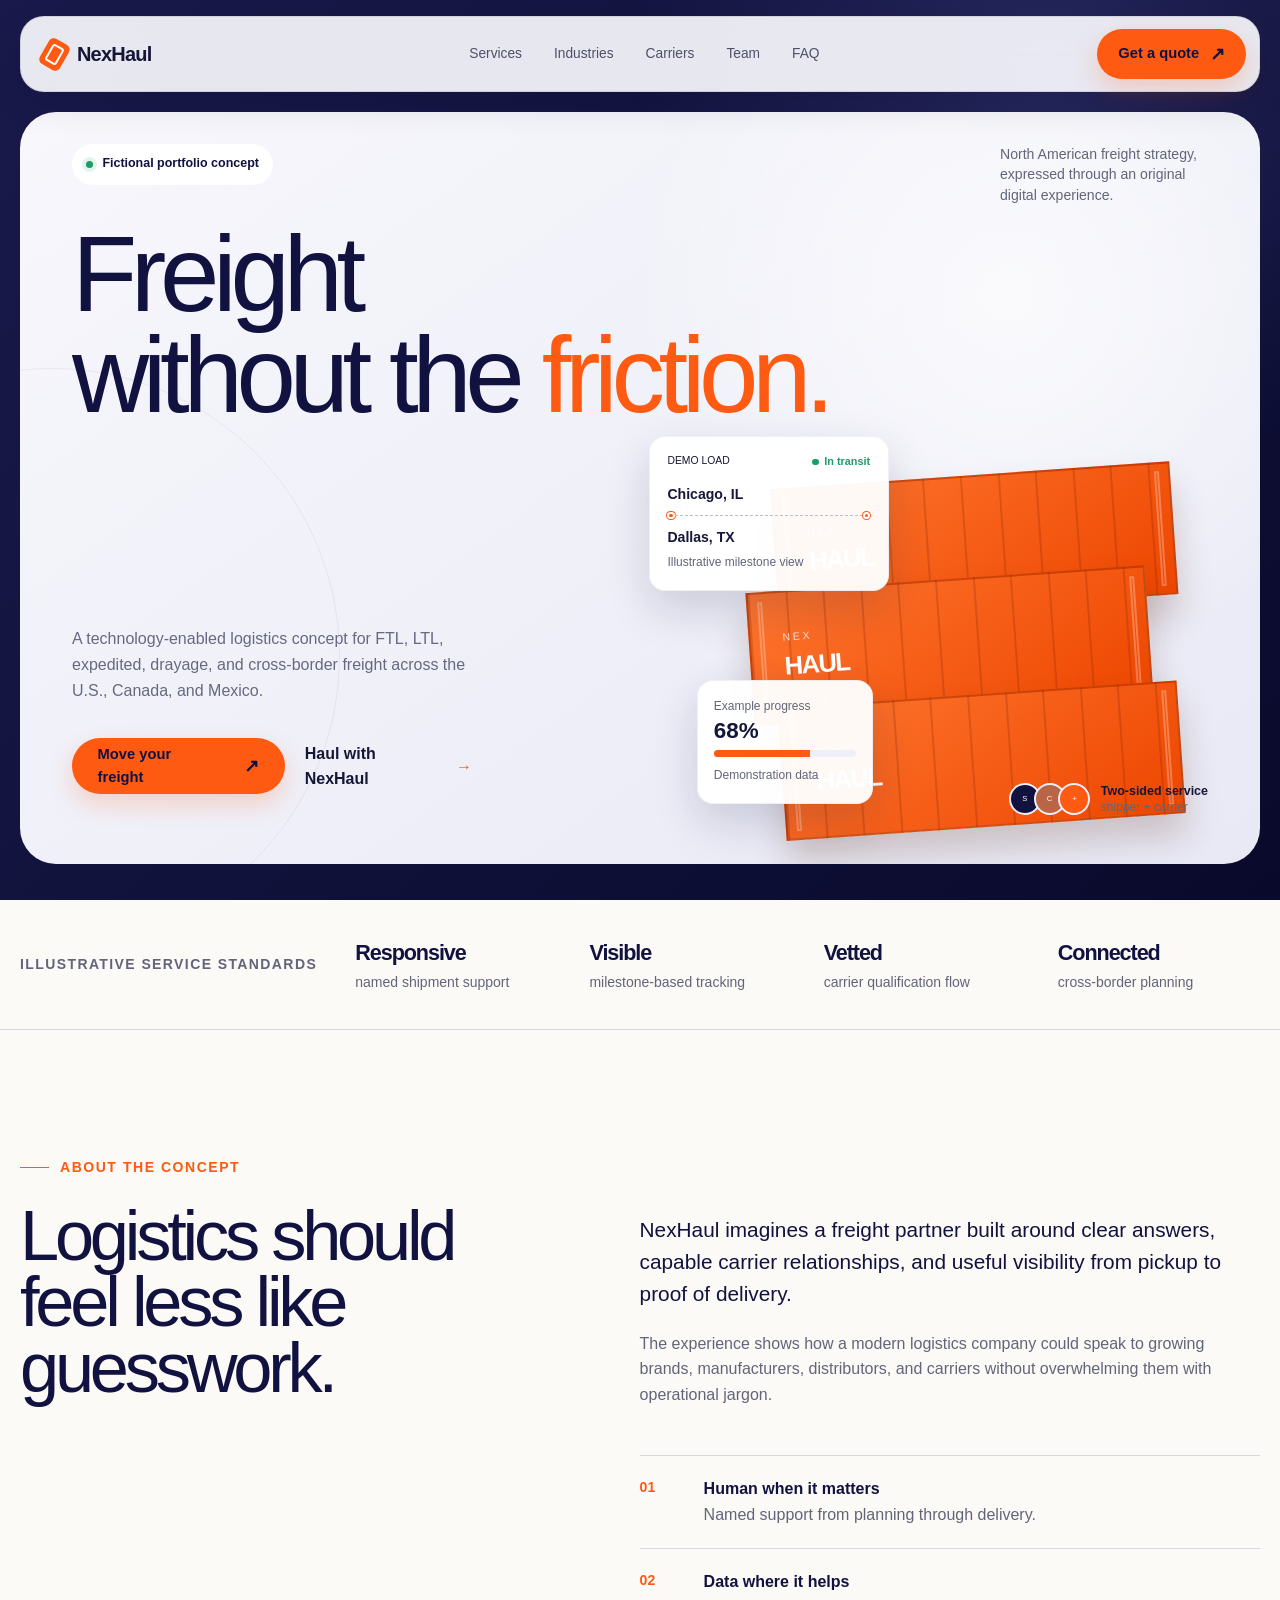
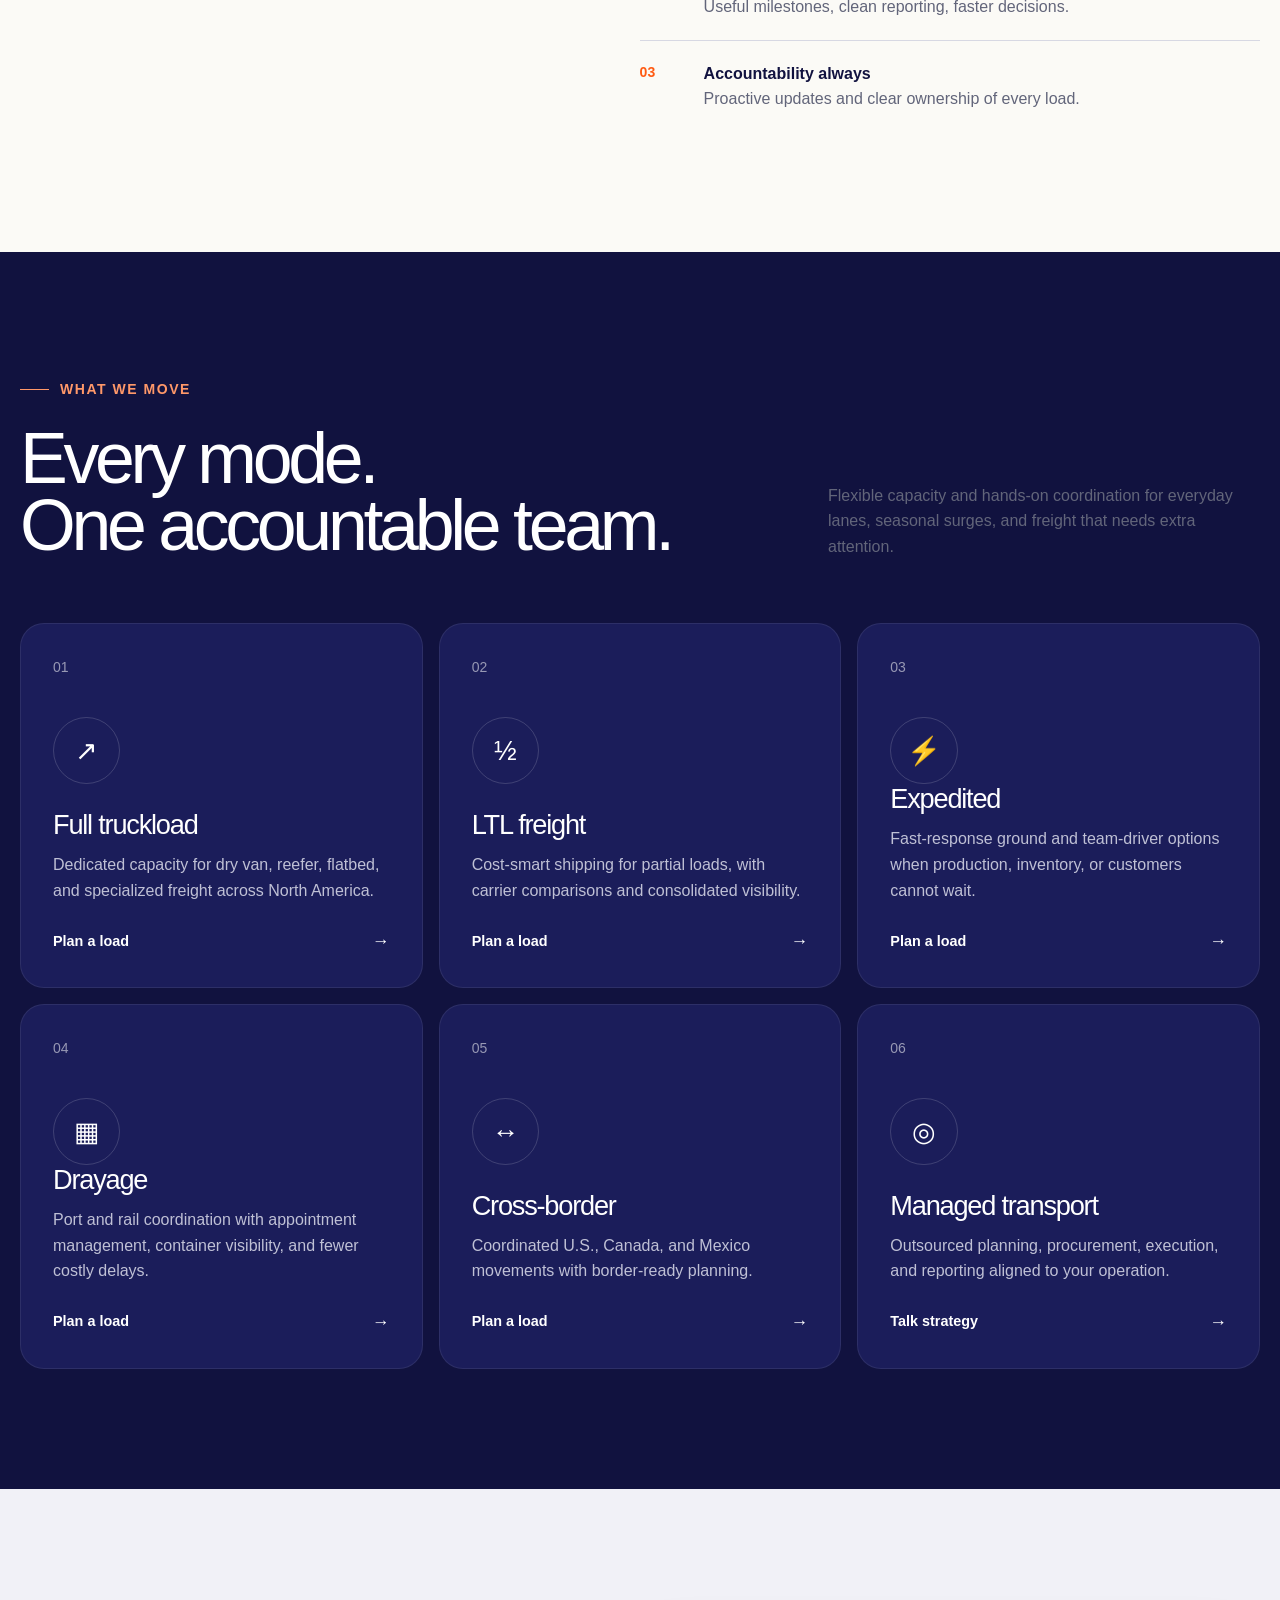
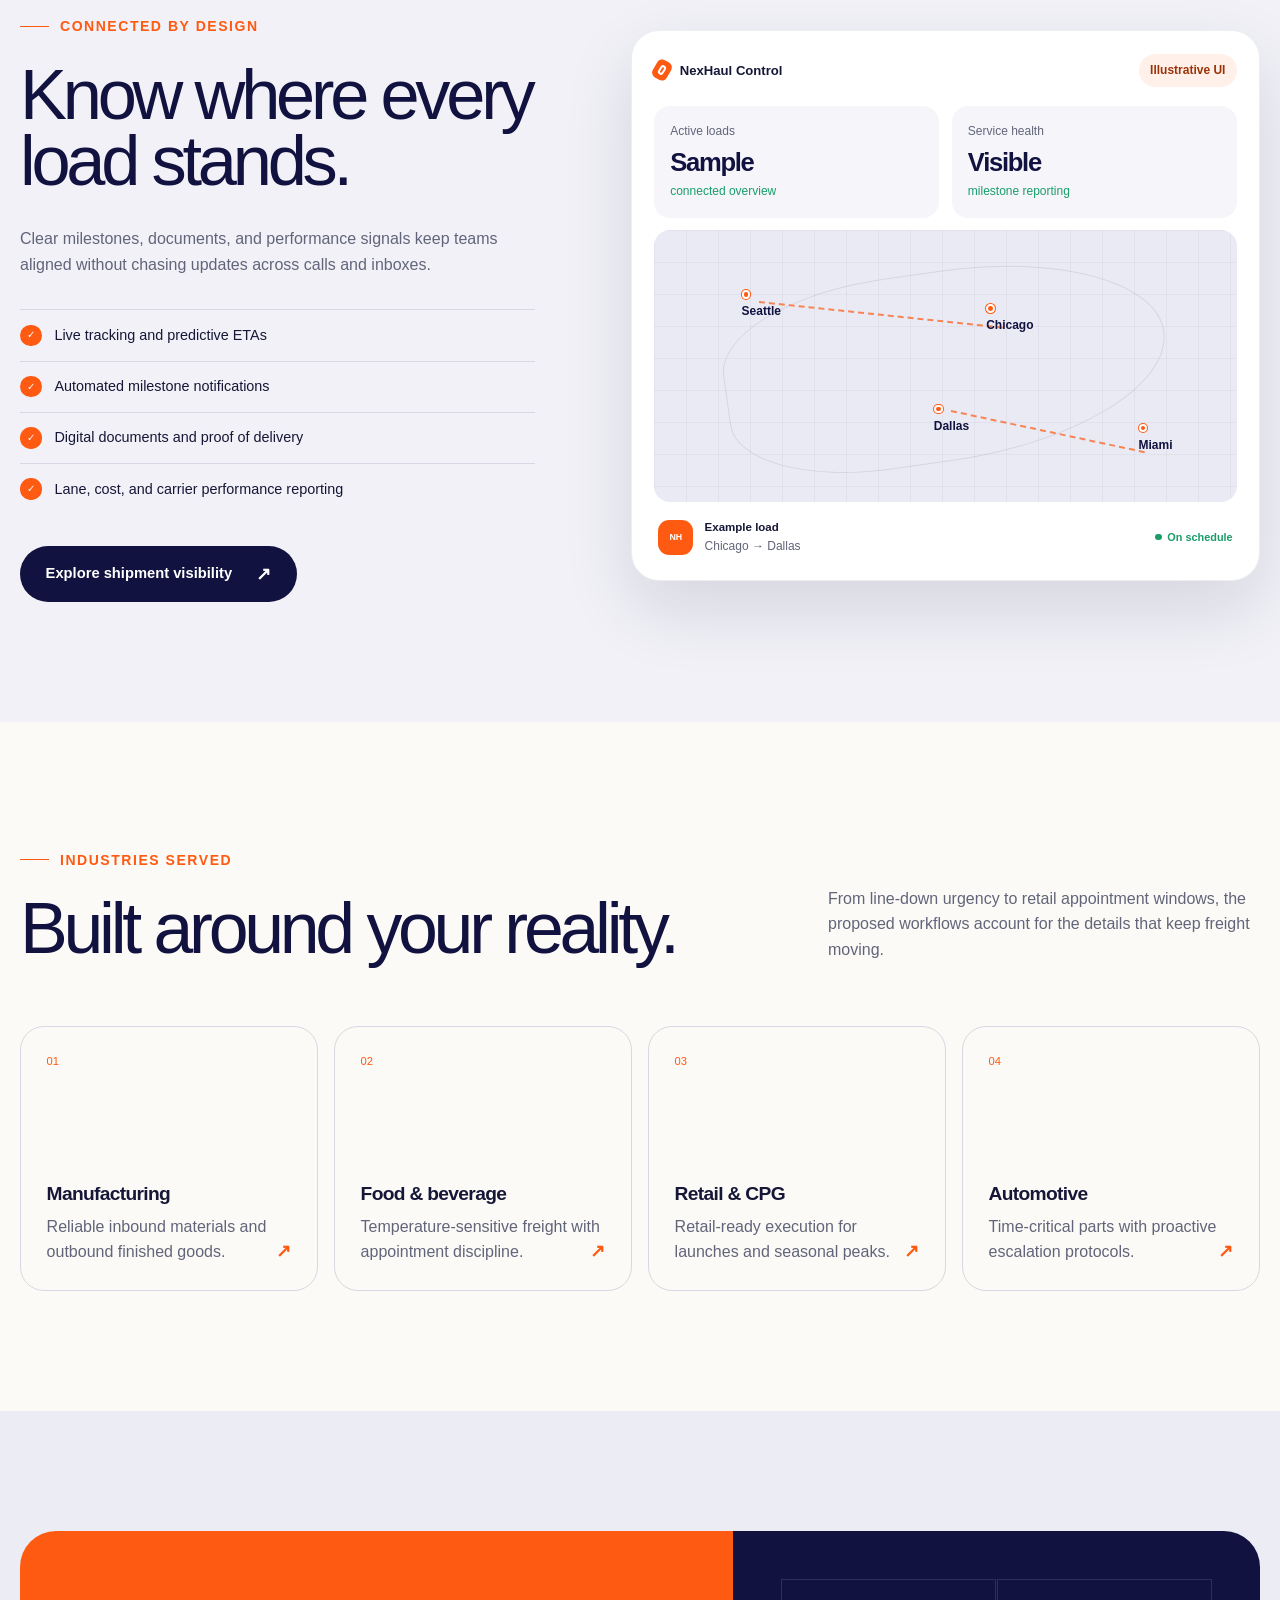
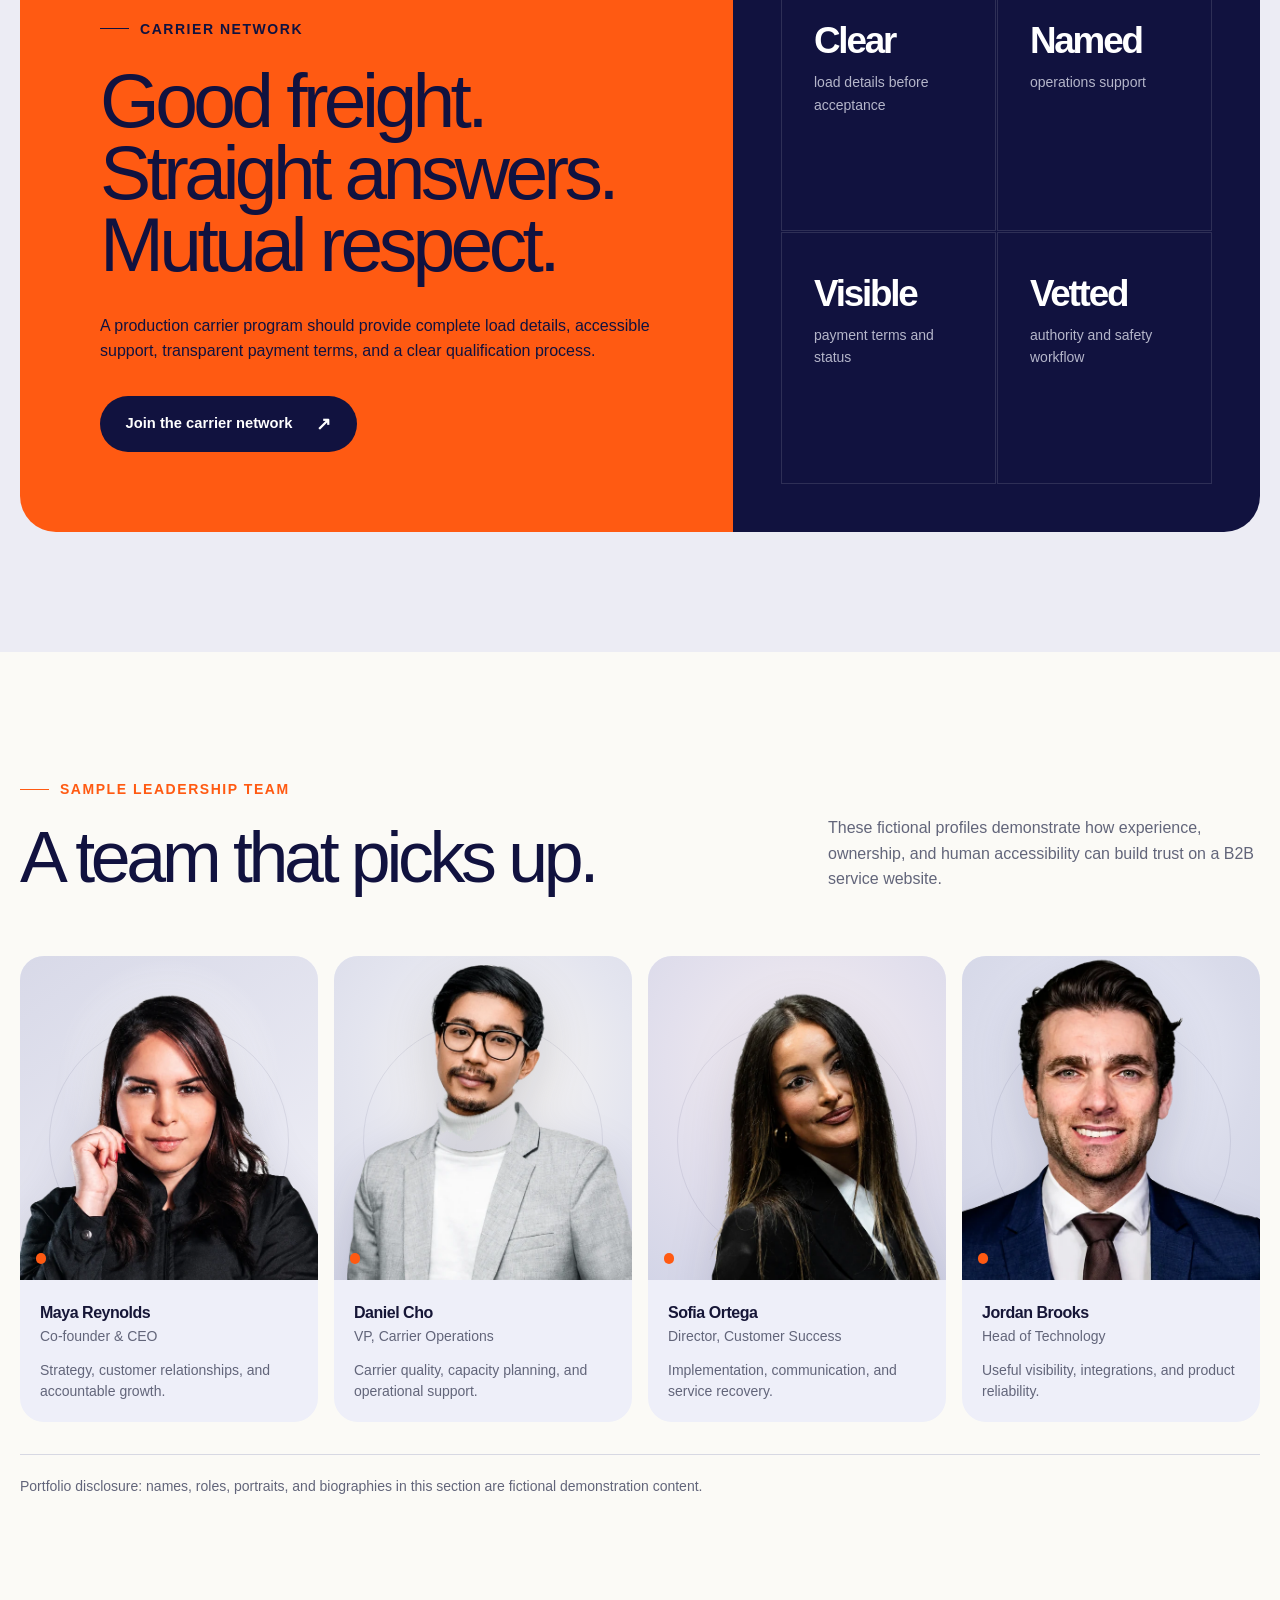
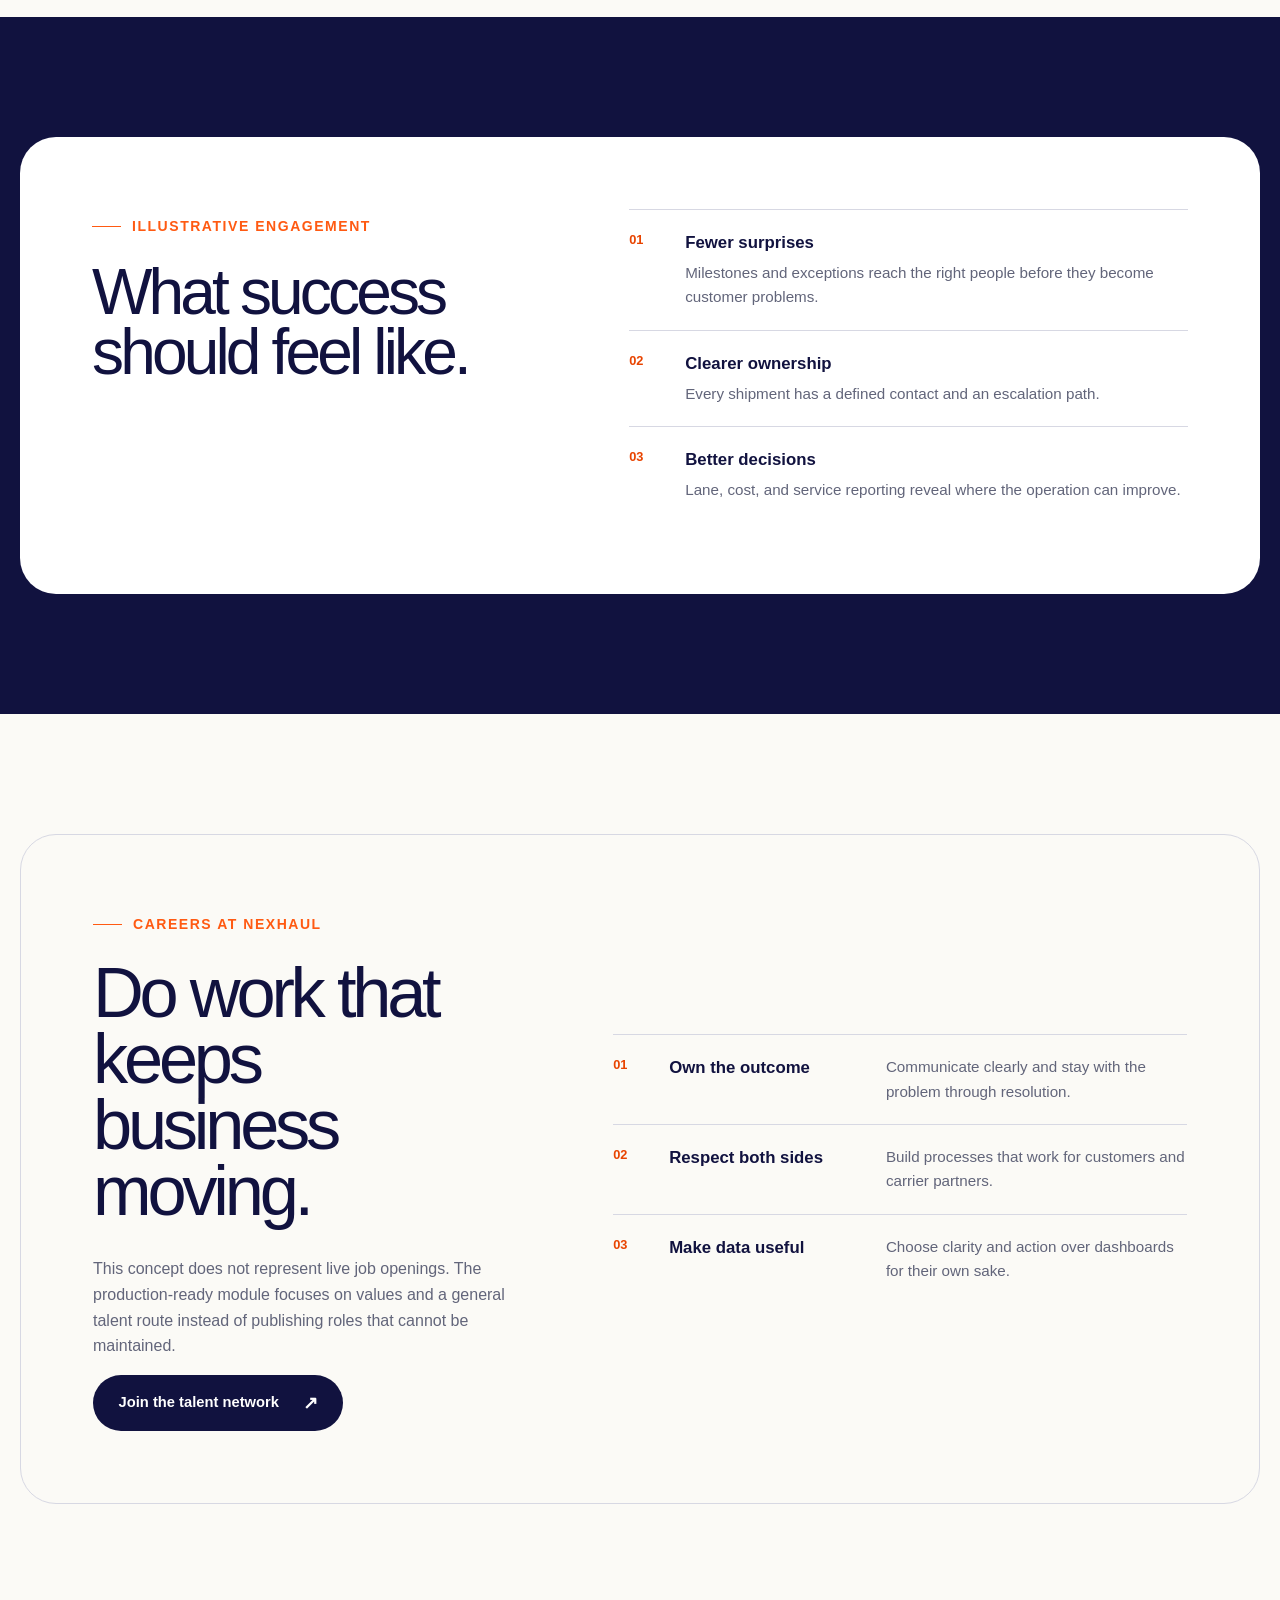
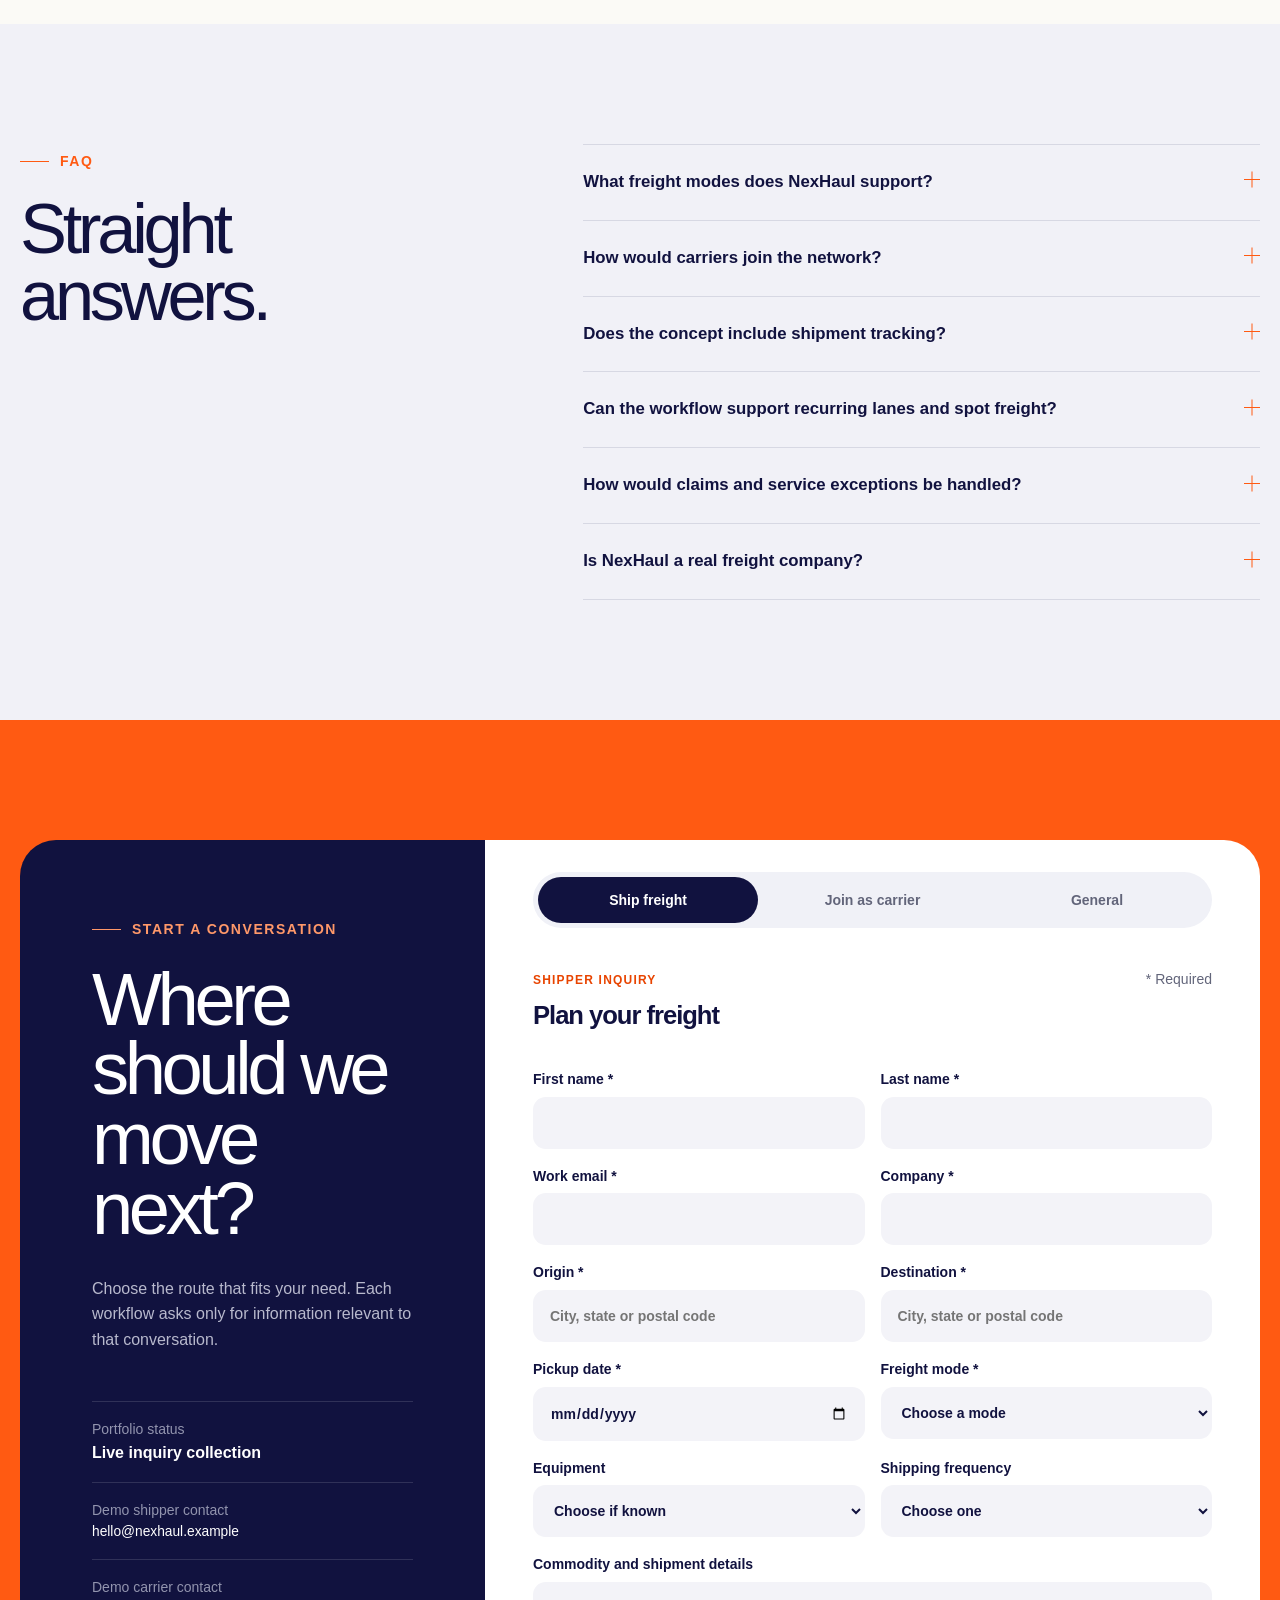
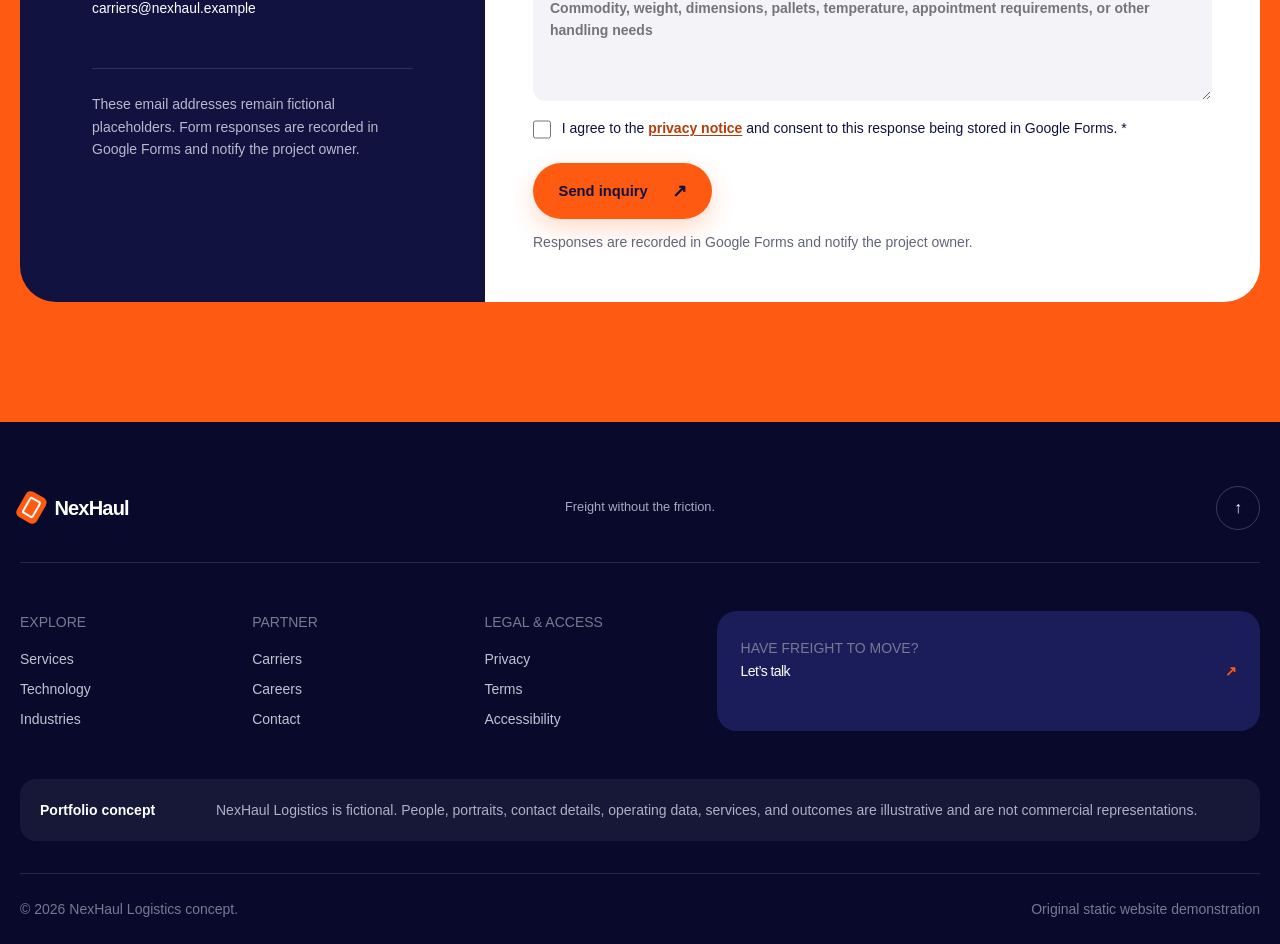
==== commit 7bf6d35f: "Add files via upload" ====
--- a/index.html
+++ b/index.html
@@ -117,29 +117,30 @@
 
       <section class="section faq" id="faq"><div class="container faq-shell"><div class="section-intro reveal"><span class="eyebrow">FAQ</span><h2>Straight answers.</h2></div><div class="faq-list reveal"><details><summary>What freight modes does NexHaul support?<span></span></summary><p>The concept presents full truckload, LTL, expedited, drayage, cross-border, and managed transportation. A real operator should publish mode-specific capabilities and exclusions.</p></details><details><summary>How would carriers join the network?<span></span></summary><p>The carrier form collects authority, equipment, lane, fleet, and contact details. A production operation should then verify authority, insurance, safety, and payment information.</p></details><details><summary>Does the concept include shipment tracking?<span></span></summary><p>Yes. The interface demonstrates milestone updates and shared visibility. Production tracking would require integration with real transportation and location data.</p></details><details><summary>Can the workflow support recurring lanes and spot freight?<span></span></summary><p>Yes. The shipper inquiry supports recurring, seasonal, and one-time freight so the commercial team can qualify the request appropriately.</p></details><details><summary>How would claims and service exceptions be handled?<span></span></summary><p>A real operation should publish a documented escalation and claims process with required documents, named support, and response expectations. This concept intentionally does not invent those terms.</p></details><details><summary>Is NexHaul a real freight company?<span></span></summary><p>No. NexHaul Logistics is a fictional portfolio concept. Its people, operating data, contact details, and business claims are illustrative and should be replaced before a commercial launch.</p></details></div></div></section>
 
-      <section class="section contact" id="quote"><div class="container contact-shell"><div class="contact-copy reveal"><span class="eyebrow eyebrow--light">Start a conversation</span><h2>Where should we move next?</h2><p>Choose the route that fits your need. Each workflow asks only for information relevant to that conversation.</p><div class="contact-lines"><div><span>Portfolio status</span><strong>Demonstration mode</strong></div><div><span>Demo shipper contact</span><a href="mailto:hello@nexhaul.example">hello@nexhaul.example</a></div><div><span>Demo carrier contact</span><a href="mailto:carriers@nexhaul.example">carriers@nexhaul.example</a></div></div><p class="contact-disclosure">These addresses are placeholders. Forms validate locally and transmit nothing until a real endpoint is configured.</p></div>
+      <section class="section contact" id="quote"><div class="container contact-shell"><div class="contact-copy reveal"><span class="eyebrow eyebrow--light">Start a conversation</span><h2>Where should we move next?</h2><p>Choose the route that fits your need. Each workflow asks only for information relevant to that conversation.</p><div class="contact-lines"><div><span>Portfolio status</span><strong>Live inquiry collection</strong></div><div><span>Demo shipper contact</span><a href="mailto:hello@nexhaul.example">hello@nexhaul.example</a></div><div><span>Demo carrier contact</span><a href="mailto:carriers@nexhaul.example">carriers@nexhaul.example</a></div></div><p class="contact-disclosure">These email addresses remain fictional placeholders. Form responses are recorded in Google Forms and notify the project owner.</p></div>
 	        <div class="inquiry-card reveal">
-	          <noscript><p class="noscript-note">JavaScript is required for the interactive demo validation. All three inquiry forms remain visible below, but this portfolio site does not transmit submissions.</p></noscript>
+	          <noscript><p class="noscript-note">JavaScript provides enhanced validation and confirmation messages. All three inquiry forms remain available below and submit to Google Forms.</p></noscript>
+	          <iframe class="submission-frame" name="google-forms-response" title="Google Forms submission response" hidden></iframe>
 	          <div class="inquiry-tabs" role="tablist" aria-label="Choose an inquiry type"><button type="button" role="tab" id="shipper-tab" aria-controls="shipper-panel" aria-selected="true" data-form-tab="shipper">Ship freight</button><button type="button" role="tab" id="carrier-tab" aria-controls="carrier-panel" aria-selected="false" tabindex="-1" data-form-tab="carrier">Join as carrier</button><button type="button" role="tab" id="general-tab" aria-controls="general-panel" aria-selected="false" tabindex="-1" data-form-tab="general">General</button></div>
-          <div class="form-panel" role="tabpanel" id="shipper-panel" aria-labelledby="shipper-tab" data-form-panel="shipper"><div class="form-head"><div><span>Shipper inquiry</span><h3>Plan your freight</h3></div><p>* Required</p></div><form class="inquiry-form" data-inquiry-form data-form-type="shipper" novalidate>
-            <div class="field-grid"><label>First name *<input type="text" name="firstName" autocomplete="given-name" required /></label><label>Last name *<input type="text" name="lastName" autocomplete="family-name" required /></label></div>
-            <div class="field-grid"><label>Work email *<input type="email" name="email" autocomplete="email" required /></label><label>Company *<input type="text" name="company" autocomplete="organization" required /></label></div>
-            <div class="field-grid"><label>Origin *<input type="text" name="origin" autocomplete="address-level2" placeholder="City, state or postal code" required /></label><label>Destination *<input type="text" name="destination" autocomplete="address-level2" placeholder="City, state or postal code" required /></label></div>
-            <div class="field-grid"><label>Pickup date *<input type="date" name="pickupDate" required data-future-date /></label><label>Freight mode *<select name="service" required data-service-select><option value="">Choose a mode</option><option value="ftl">Full truckload</option><option value="ltl">LTL freight</option><option value="expedited">Expedited</option><option value="drayage">Drayage</option><option value="cross-border">Cross-border</option><option value="managed">Managed transportation</option></select></label></div>
-            <div class="field-grid"><label>Equipment<select name="equipment"><option value="">Choose if known</option><option>Dry van</option><option>Reefer</option><option>Flatbed</option><option>Container / chassis</option><option>Specialized</option></select></label><label>Shipping frequency<select name="frequency"><option value="">Choose one</option><option>One-time / spot</option><option>Weekly</option><option>Monthly</option><option>Seasonal / surge</option><option>Recurring lane program</option></select></label></div>
-            <input type="hidden" name="industry" value="" data-industry-input /><label>Commodity and shipment details<textarea name="message" rows="4" placeholder="Commodity, weight, dimensions, pallets, temperature, appointment requirements, or other handling needs"></textarea></label>
-            <label class="consent-field"><input type="checkbox" name="consent" required /><span>I agree to the <a href="./privacy.html">privacy notice</a> and understand this portfolio form transmits no data. *</span></label>
-            <button class="button button--orange" type="submit">Prepare inquiry <span>↗</span></button><p class="form-note">Demo mode · No information is transmitted. Configure an endpoint before launch.</p><div class="form-success" role="status" aria-live="polite" hidden><strong>Inquiry validated.</strong><span>This demo is working locally; connect a real endpoint to receive submissions.</span></div>
+          <div class="form-panel" role="tabpanel" id="shipper-panel" aria-labelledby="shipper-tab" data-form-panel="shipper"><div class="form-head"><div><span>Shipper inquiry</span><h3>Plan your freight</h3></div><p>* Required</p></div><form class="inquiry-form" action="https://docs.google.com/forms/d/e/1FAIpQLSc2jFnoCcUnFWgMADyK1qa_06fdCthXwMxvKGCFdKKLq7GNGw/formResponse" method="post" target="google-forms-response" accept-charset="UTF-8" data-inquiry-form data-form-type="shipper">
+            <input type="hidden" name="entry.358426752" value="Shipper inquiry" /><div class="field-grid"><label>First name *<input type="text" name="entry.622898375" autocomplete="given-name" required /></label><label>Last name *<input type="text" name="entry.413893670" autocomplete="family-name" required /></label></div>
+            <div class="field-grid"><label>Work email *<input type="email" name="entry.1594330004" autocomplete="email" required /></label><label>Company *<input type="text" name="entry.695987530" autocomplete="organization" required /></label></div>
+            <div class="field-grid"><label>Origin *<input type="text" name="entry.1773163357" autocomplete="address-level2" placeholder="City, state or postal code" required /></label><label>Destination *<input type="text" name="entry.531201459" autocomplete="address-level2" placeholder="City, state or postal code" required /></label></div>
+            <div class="field-grid"><label>Pickup date *<input type="date" name="entry.1745237499" required data-future-date /></label><label>Freight mode *<select name="entry.1397808681" required data-service-select><option value="">Choose a mode</option><option value="Full truckload">Full truckload</option><option value="LTL freight">LTL freight</option><option value="Expedited">Expedited</option><option value="Drayage">Drayage</option><option value="Cross-border">Cross-border</option><option value="Managed transportation">Managed transportation</option></select></label></div>
+            <div class="field-grid"><label>Equipment<select name="entry.2117307262"><option value="">Choose if known</option><option>Dry van</option><option>Reefer</option><option>Flatbed</option><option>Container / chassis</option><option>Specialized</option></select></label><label>Shipping frequency<select name="entry.1633817933"><option value="">Choose one</option><option>One-time / spot</option><option>Weekly</option><option>Monthly</option><option>Seasonal / surge</option><option>Recurring lane program</option></select></label></div>
+            <input type="hidden" name="entry.635772329" value="" data-industry-input /><label>Commodity and shipment details<textarea name="entry.419991920" rows="4" placeholder="Commodity, weight, dimensions, pallets, temperature, appointment requirements, or other handling needs"></textarea></label>
+            <label class="consent-field"><input type="checkbox" name="entry.489025909" value="Yes" required /><span>I agree to the <a href="./privacy.html">privacy notice</a> and consent to this response being stored in Google Forms. *</span></label>
+            <button class="button button--orange" type="submit">Send inquiry <span>↗</span></button><p class="form-note">Responses are recorded in Google Forms and notify the project owner.</p><div class="form-success" role="status" aria-live="polite" hidden><strong>Inquiry sent.</strong><span>Your response has been recorded successfully.</span></div>
           </form></div>
-          <div class="form-panel" role="tabpanel" id="carrier-panel" aria-labelledby="carrier-tab" data-form-panel="carrier" hidden><div class="form-head"><div><span>Carrier onboarding</span><h3>Tell us how you haul</h3></div><p>* Required</p></div><form class="inquiry-form" data-inquiry-form data-form-type="carrier" novalidate>
-            <div class="field-grid"><label>First name *<input type="text" name="firstName" autocomplete="given-name" required /></label><label>Last name *<input type="text" name="lastName" autocomplete="family-name" required /></label></div><div class="field-grid"><label>Work email *<input type="email" name="email" autocomplete="email" required /></label><label>Legal company name *<input type="text" name="company" autocomplete="organization" required /></label></div>
-            <div class="field-grid"><label>MC or DOT number *<input type="text" name="authorityNumber" inputmode="numeric" placeholder="Enter active authority" required /></label><label>Fleet size<select name="fleetSize"><option value="">Choose one</option><option>Owner-operator</option><option>2–10 power units</option><option>11–50 power units</option><option>51+ power units</option></select></label></div><div class="field-grid"><label>Primary equipment *<select name="equipment" required><option value="">Choose equipment</option><option>Dry van</option><option>Reefer</option><option>Flatbed</option><option>Drayage</option><option>Specialized</option></select></label><label>Preferred lanes *<input type="text" name="preferredLanes" placeholder="Regions, states, or cross-border lanes" required /></label></div>
-            <label>Additional details<textarea name="message" rows="4" placeholder="Certifications, team capacity, dispatch coverage, payment questions, or anything else we should know"></textarea></label><label class="consent-field"><input type="checkbox" name="consent" required /><span>I agree to the <a href="./privacy.html">privacy notice</a> and understand this portfolio form transmits no data. *</span></label>
-            <button class="button button--orange" type="submit">Prepare carrier profile <span>↗</span></button><p class="form-note">Demo mode · Authority, insurance, and safety data are not verified or transmitted.</p><div class="form-success" role="status" aria-live="polite" hidden><strong>Profile validated.</strong><span>This demo is working locally; connect a secure onboarding endpoint before launch.</span></div>
+          <div class="form-panel" role="tabpanel" id="carrier-panel" aria-labelledby="carrier-tab" data-form-panel="carrier" hidden><div class="form-head"><div><span>Carrier onboarding</span><h3>Tell us how you haul</h3></div><p>* Required</p></div><form class="inquiry-form" action="https://docs.google.com/forms/d/e/1FAIpQLSc2jFnoCcUnFWgMADyK1qa_06fdCthXwMxvKGCFdKKLq7GNGw/formResponse" method="post" target="google-forms-response" accept-charset="UTF-8" data-inquiry-form data-form-type="carrier">
+            <input type="hidden" name="entry.358426752" value="Carrier inquiry" /><div class="field-grid"><label>First name *<input type="text" name="entry.622898375" autocomplete="given-name" required /></label><label>Last name *<input type="text" name="entry.413893670" autocomplete="family-name" required /></label></div><div class="field-grid"><label>Work email *<input type="email" name="entry.1594330004" autocomplete="email" required /></label><label>Legal company name *<input type="text" name="entry.695987530" autocomplete="organization" required /></label></div>
+            <div class="field-grid"><label>MC or DOT number *<input type="text" name="entry.583191486" inputmode="numeric" placeholder="Enter active authority" required /></label><label>Fleet size<select name="entry.1089970281"><option value="">Choose one</option><option>Owner-operator</option><option>2–10 power units</option><option>11–50 power units</option><option>51+ power units</option></select></label></div><div class="field-grid"><label>Primary equipment *<select name="entry.2117307262" required><option value="">Choose equipment</option><option>Dry van</option><option>Reefer</option><option>Flatbed</option><option>Drayage</option><option>Specialized</option></select></label><label>Preferred lanes *<input type="text" name="entry.1720182360" placeholder="Regions, states, or cross-border lanes" required /></label></div>
+            <label>Additional details<textarea name="entry.1083556945" rows="4" placeholder="Certifications, team capacity, dispatch coverage, payment questions, or anything else we should know"></textarea></label><label class="consent-field"><input type="checkbox" name="entry.489025909" value="Yes" required /><span>I agree to the <a href="./privacy.html">privacy notice</a> and consent to this response being stored in Google Forms. *</span></label>
+            <button class="button button--orange" type="submit">Send carrier profile <span>↗</span></button><p class="form-note">Authority, insurance, and safety information is recorded but not automatically verified.</p><div class="form-success" role="status" aria-live="polite" hidden><strong>Carrier profile sent.</strong><span>Your response has been recorded successfully.</span></div>
           </form></div>
-          <div class="form-panel" role="tabpanel" id="general-panel" aria-labelledby="general-tab" data-form-panel="general" hidden><div class="form-head"><div><span>General inquiry</span><h3>Reach the right team</h3></div><p>* Required</p></div><form class="inquiry-form" data-inquiry-form data-form-type="general" novalidate>
-            <div class="field-grid"><label>Name *<input type="text" name="name" autocomplete="name" required /></label><label>Email *<input type="email" name="email" autocomplete="email" required /></label></div><label>Topic *<select name="topic" required data-topic-select><option value="">Choose a topic</option><option value="careers">Careers</option><option value="partnership">Partnership</option><option value="media">Media inquiry</option><option value="other">Other</option></select></label><label>Message *<textarea name="message" rows="5" placeholder="How can the team help?" required></textarea></label><label class="consent-field"><input type="checkbox" name="consent" required /><span>I agree to the <a href="./privacy.html">privacy notice</a> and understand this portfolio form transmits no data. *</span></label>
-            <button class="button button--orange" type="submit">Prepare message <span>↗</span></button><p class="form-note">Demo mode · No information is transmitted.</p><div class="form-success" role="status" aria-live="polite" hidden><strong>Message validated.</strong><span>This demo is working locally; connect a real endpoint to receive submissions.</span></div>
+          <div class="form-panel" role="tabpanel" id="general-panel" aria-labelledby="general-tab" data-form-panel="general" hidden><div class="form-head"><div><span>General inquiry</span><h3>Reach the right team</h3></div><p>* Required</p></div><form class="inquiry-form" action="https://docs.google.com/forms/d/e/1FAIpQLSc2jFnoCcUnFWgMADyK1qa_06fdCthXwMxvKGCFdKKLq7GNGw/formResponse" method="post" target="google-forms-response" accept-charset="UTF-8" data-inquiry-form data-form-type="general">
+            <input type="hidden" name="entry.358426752" value="General inquiry" /><div class="field-grid"><label>Name *<input type="text" name="entry.622898375" autocomplete="name" required /></label><label>Email *<input type="email" name="entry.1594330004" autocomplete="email" required /></label></div><label>Topic *<select name="entry.336185456" required data-topic-select><option value="">Choose a topic</option><option value="Careers">Careers</option><option value="Partnership">Partnership</option><option value="Media inquiry">Media inquiry</option><option value="Other">Other</option></select></label><label>Message *<textarea name="entry.1083556945" rows="5" placeholder="How can the team help?" required></textarea></label><label class="consent-field"><input type="checkbox" name="entry.489025909" value="Yes" required /><span>I agree to the <a href="./privacy.html">privacy notice</a> and consent to this response being stored in Google Forms. *</span></label>
+            <button class="button button--orange" type="submit">Send message <span>↗</span></button><p class="form-note">Responses are recorded in Google Forms and notify the project owner.</p><div class="form-success" role="status" aria-live="polite" hidden><strong>Message sent.</strong><span>Your response has been recorded successfully.</span></div>
           </form></div>
         </div>
       </div></section>
